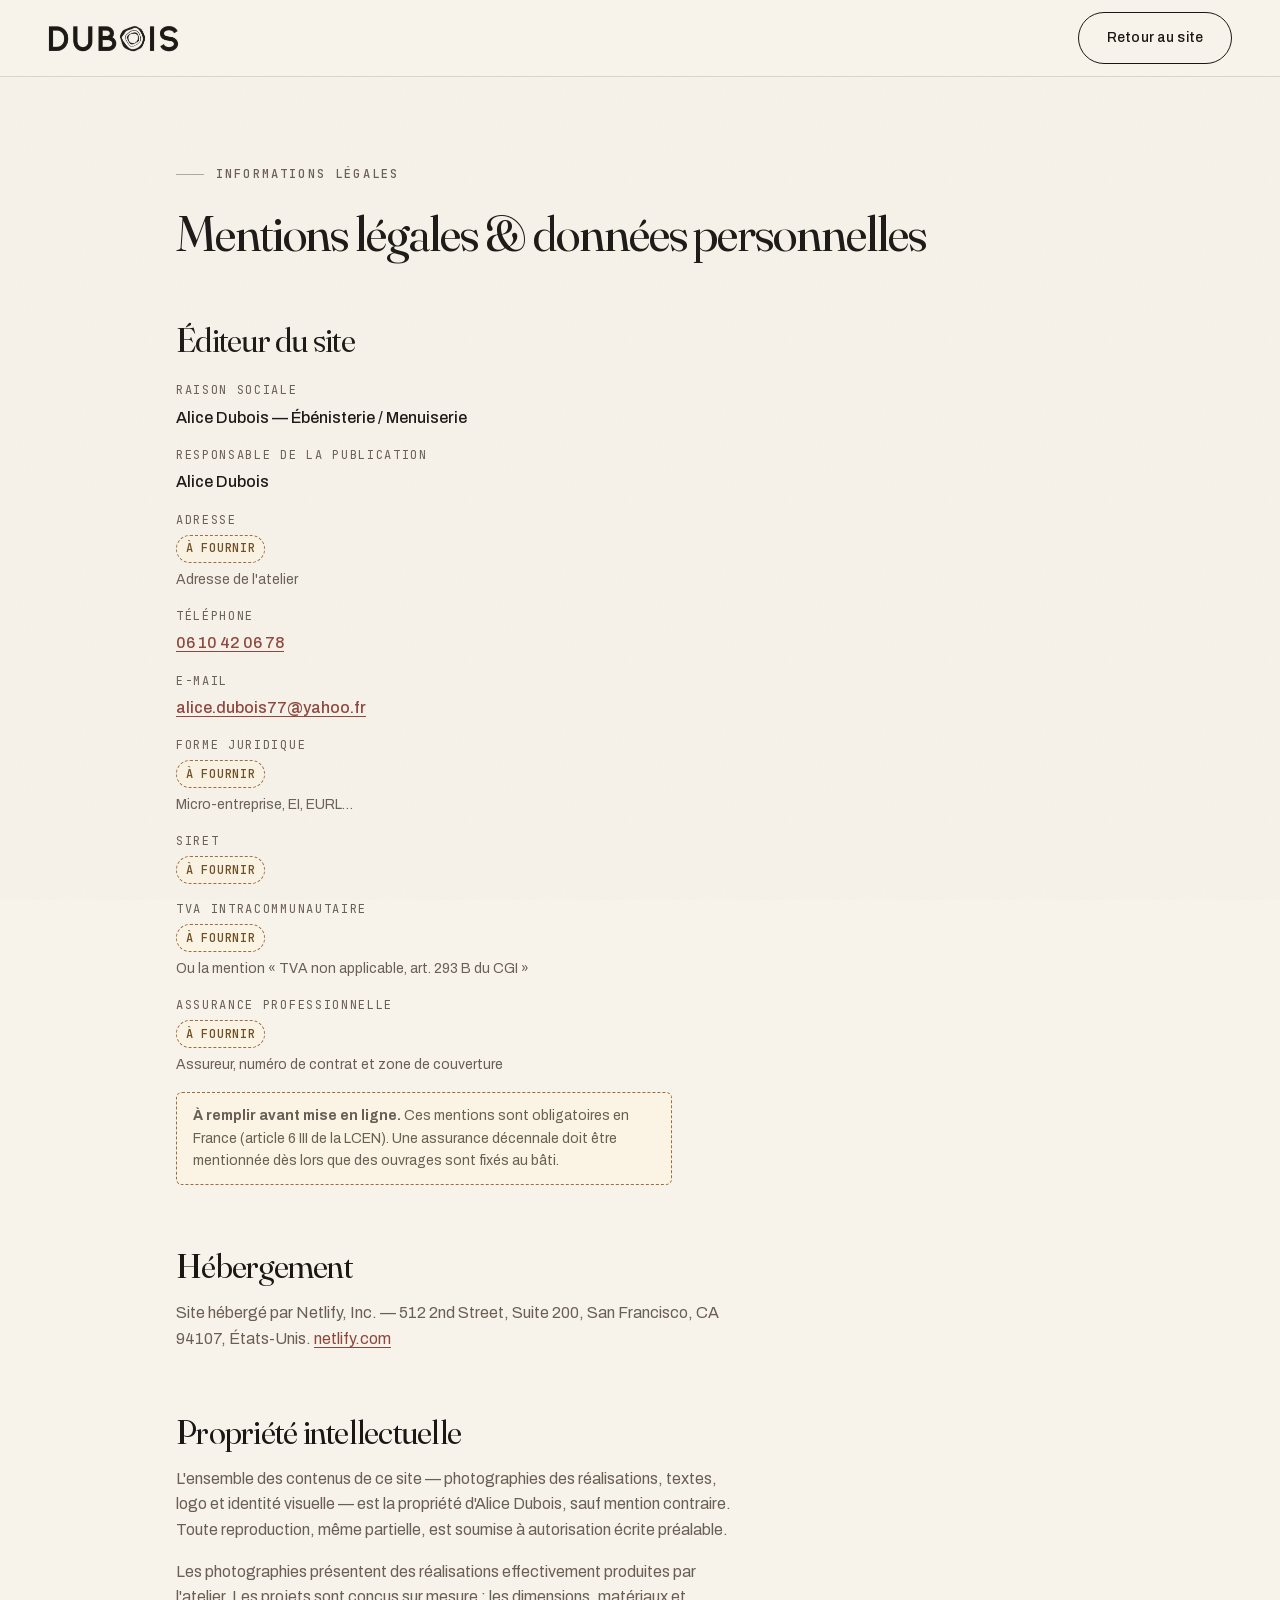
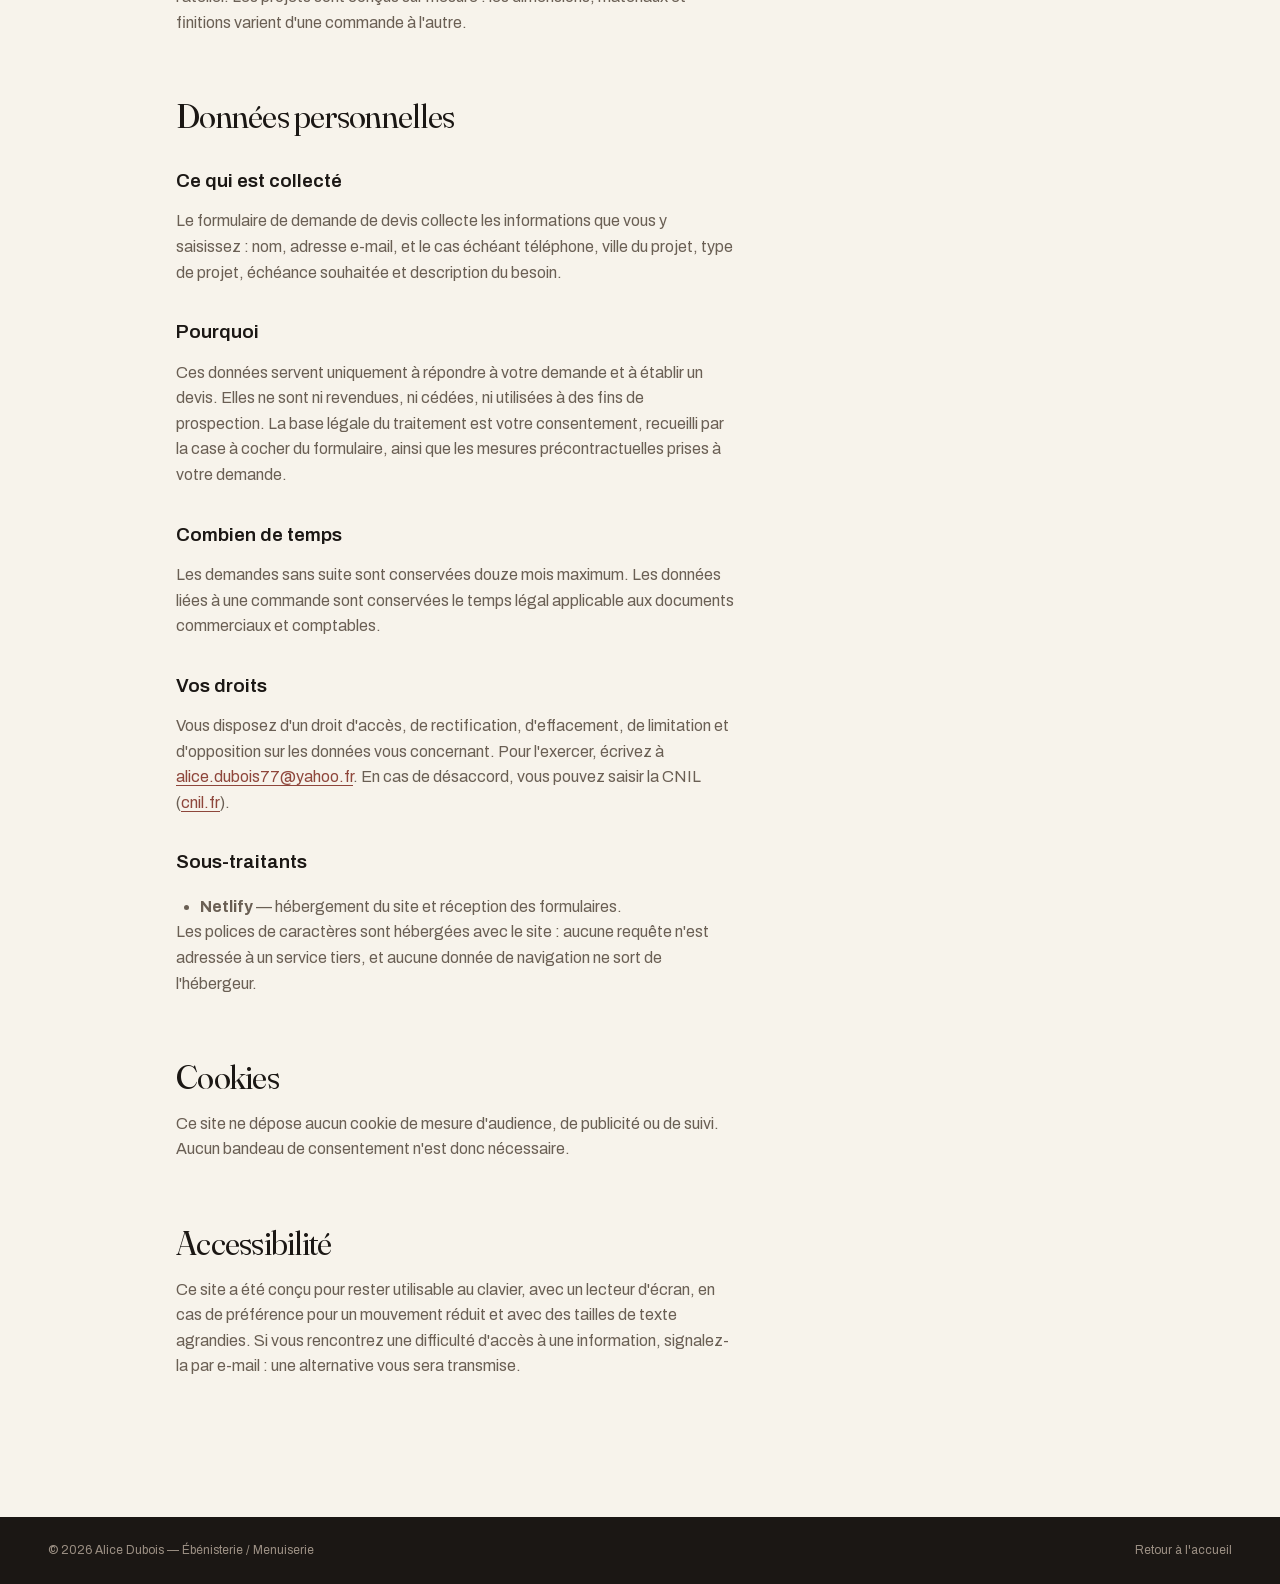
==== mentions-legales.html @ 6f0c589e "Site vitrine Alice Dubois — ébénisterie et menuiserie sur mesure Une page statique, sans build ni dé" ====
<!doctype html>
<html lang="fr" class="js">
<head>
<meta charset="utf-8">
<meta name="viewport" content="width=device-width, initial-scale=1, viewport-fit=cover">
<title>Mentions légales — Alice Dubois, ébénisterie</title>
<meta name="description" content="Mentions légales et politique de confidentialité du site d'Alice Dubois, ébénisterie et menuiserie sur mesure.">
<meta name="robots" content="noindex, nofollow">
<link rel="icon" href="assets/brand/favicon.svg" type="image/svg+xml">
<link rel="preload" as="font" type="font/woff2" href="assets/fonts/archivo.woff2" crossorigin>
<link rel="stylesheet" href="assets/styles.css">
<style>
  .legal { padding-block: clamp(7rem, 5rem + 6vw, 10rem) var(--section-y); }
  .legal h2 { font-size: var(--t-2xl); margin-top: var(--sp-8); margin-bottom: var(--sp-4); }
  .legal h3 { font-size: var(--t-lg); font-weight: 600; margin-top: var(--sp-6); margin-bottom: var(--sp-3); }
  .legal p, .legal li { color: var(--fg-muted); max-width: 62ch; }
  .legal p + p { margin-top: var(--sp-4); }
  .legal ul { display: grid; gap: var(--sp-3); margin-top: var(--sp-4); padding-left: var(--sp-5); list-style: disc; }
  .legal a { color: var(--terracotta); text-decoration: underline; text-underline-offset: 3px; }
  .legal dl { display: grid; gap: var(--sp-4); margin-top: var(--sp-5); }
  .legal dt { font-family: var(--font-mono); font-size: var(--t-xs); letter-spacing: .14em;
              text-transform: uppercase; color: var(--fg-muted); }
  .legal dd { margin: var(--sp-1) 0 0; font-weight: 500; }
  .todo { background: #FBF3E4; border: 1px dashed var(--camel-deep); border-radius: var(--r-md);
          padding: var(--sp-3) var(--sp-4); font-size: var(--t-sm); color: #6E4E22; margin-top: var(--sp-4); }
  /* Valeur en attente : lisible comme une case à remplir, pas comme une erreur */
  .attente { display: inline-flex; align-items: center; gap: .5em;
             font-family: var(--font-mono); font-size: var(--t-xs); font-weight: 500;
             letter-spacing: .06em; text-transform: uppercase;
             color: #6E4E22; background: #FBF3E4;
             border: 1px dashed var(--camel-deep); border-radius: 999px;
             padding: .3em .75em; }
  .attente + .attente__note { display: block; margin-top: .4em; font-size: var(--t-sm);
                              font-weight: 400; color: var(--fg-muted); }
</style>
</head>
<body>
<a class="skip-link" href="#contenu">Aller au contenu principal</a>

<header class="header is-stuck">
  <div class="wrap header__inner">
    <a class="logo" href="index.html" aria-label="Dubois — retour à l'accueil">
      <span class="logo__mark" role="img" aria-hidden="true"></span>
    </a>
    <a class="btn btn--ghost" href="index.html">Retour au site</a>
  </div>
</header>

<main id="contenu" class="wrap wrap--narrow legal">
  <p class="label">Informations légales</p>
  <h1 class="h-display h-2" style="margin-top:var(--sp-5)">Mentions légales &amp; données personnelles</h1>

  <h2 class="h-display">Éditeur du site</h2>
  <dl>
    <div><dt>Raison sociale</dt><dd>Alice Dubois — Ébénisterie / Menuiserie</dd></div>
    <div><dt>Responsable de la publication</dt><dd>Alice Dubois</dd></div>
    <div><dt>Adresse</dt><dd><span class="attente">À fournir</span><span class="attente__note">Adresse de l'atelier</span></dd></div>
    <div><dt>Téléphone</dt><dd><a href="tel:+33610420678">06 10 42 06 78</a></dd></div>
    <div><dt>E-mail</dt><dd><a href="mailto:alice.dubois77@yahoo.fr">alice.dubois77@yahoo.fr</a></dd></div>
    <div><dt>Forme juridique</dt><dd><span class="attente">À fournir</span><span class="attente__note">Micro-entreprise, EI, EURL…</span></dd></div>
    <div><dt>SIRET</dt><dd><span class="attente">À fournir</span></dd></div>
    <div><dt>TVA intracommunautaire</dt><dd><span class="attente">À fournir</span><span class="attente__note">Ou la mention « TVA non applicable, art. 293 B du CGI »</span></dd></div>
    <div><dt>Assurance professionnelle</dt><dd><span class="attente">À fournir</span><span class="attente__note">Assureur, numéro de contrat et zone de couverture</span></dd></div>
  </dl>
  <p class="todo">
    <strong>À remplir avant mise en ligne.</strong> Ces mentions sont obligatoires en France
    (article 6 III de la LCEN). Une assurance décennale doit être mentionnée dès lors que
    des ouvrages sont fixés au bâti.
  </p>

  <h2 class="h-display">Hébergement</h2>
  <p>
    Site hébergé par Netlify, Inc. — 512 2nd Street, Suite 200, San Francisco, CA 94107,
    États-Unis. <a href="https://www.netlify.com">netlify.com</a>
  </p>

  <h2 class="h-display">Propriété intellectuelle</h2>
  <p>
    L'ensemble des contenus de ce site — photographies des réalisations, textes, logo et
    identité visuelle — est la propriété d'Alice Dubois, sauf mention contraire.
    Toute reproduction, même partielle, est soumise à autorisation écrite préalable.
  </p>
  <p>
    Les photographies présentent des réalisations effectivement produites par l'atelier.
    Les projets sont conçus sur mesure : les dimensions, matériaux et finitions varient d'une
    commande à l'autre.
  </p>

  <h2 class="h-display" id="donnees">Données personnelles</h2>

  <h3>Ce qui est collecté</h3>
  <p>
    Le formulaire de demande de devis collecte les informations que vous y saisissez :
    nom, adresse e-mail, et le cas échéant téléphone, ville du projet, type de projet,
    échéance souhaitée et description du besoin.
  </p>

  <h3>Pourquoi</h3>
  <p>
    Ces données servent uniquement à répondre à votre demande et à établir un devis.
    Elles ne sont ni revendues, ni cédées, ni utilisées à des fins de prospection.
    La base légale du traitement est votre consentement, recueilli par la case à cocher
    du formulaire, ainsi que les mesures précontractuelles prises à votre demande.
  </p>

  <h3>Combien de temps</h3>
  <p>
    Les demandes sans suite sont conservées douze mois maximum. Les données liées à une
    commande sont conservées le temps légal applicable aux documents commerciaux et comptables.
  </p>

  <h3>Vos droits</h3>
  <p>
    Vous disposez d'un droit d'accès, de rectification, d'effacement, de limitation et
    d'opposition sur les données vous concernant. Pour l'exercer, écrivez à
    <a href="mailto:alice.dubois77@yahoo.fr">alice.dubois77@yahoo.fr</a>.
    En cas de désaccord, vous pouvez saisir la CNIL
    (<a href="https://www.cnil.fr">cnil.fr</a>).
  </p>

  <h3>Sous-traitants</h3>
  <ul>
    <li><strong>Netlify</strong> — hébergement du site et réception des formulaires.</li>
  </ul>
  <p>
    Les polices de caractères sont hébergées avec le site : aucune requête n'est adressée
    à un service tiers, et aucune donnée de navigation ne sort de l'hébergeur.
  </p>

  <h2 class="h-display">Cookies</h2>
  <p>
    Ce site ne dépose aucun cookie de mesure d'audience, de publicité ou de suivi.
    Aucun bandeau de consentement n'est donc nécessaire.
  </p>

  <h2 class="h-display">Accessibilité</h2>
  <p>
    Ce site a été conçu pour rester utilisable au clavier, avec un lecteur d'écran, en cas de
    préférence pour un mouvement réduit et avec des tailles de texte agrandies.
    Si vous rencontrez une difficulté d'accès à une information, signalez-la par e-mail :
    une alternative vous sera transmise.
  </p>
</main>

<footer class="footer">
  <div class="wrap">
    <div class="footer__bottom" style="border-top:0">
      <p>© <span id="year">2026</span> Alice Dubois — Ébénisterie / Menuiserie</p>
      <p class="footer__legal"><a href="index.html">Retour à l'accueil</a></p>
    </div>
  </div>
</footer>

<script>document.getElementById('year').textContent = new Date().getFullYear();</script>
</body>
</html>
---- assets/styles.css ----
/* ==========================================================================
   DUBOIS — Ébénisterie / Menuiserie
   Feuille de style principale
   Palette dérivée de l'identité existante (logo camel, cartes terracotta,
   laques vert sauge des réalisations).
   ========================================================================== */

/* --------------------------------------------------------------------------
   0. Polices auto-hébergées
   Fichiers variables réduits aux caractères et aux axes réellement utilisés :
   145 Ko au total, contre 223 à 306 Ko via Google Fonts — et aucune requête
   vers un tiers, donc aucune adresse IP transmise.
   -------------------------------------------------------------------------- */
@font-face {
  font-family: "Fraunces";
  src: url("fonts/fraunces.woff2") format("woff2-variations");
  font-weight: 400 700;
  font-style: normal;
  font-display: swap;
}
@font-face {
  font-family: "Fraunces";
  src: url("fonts/fraunces-italic.woff2") format("woff2-variations");
  font-weight: 400;
  font-style: italic;
  font-display: swap;
}
@font-face {
  font-family: "Archivo";
  src: url("fonts/archivo.woff2") format("woff2-variations");
  font-weight: 400 700;
  font-style: normal;
  font-display: swap;
}
@font-face {
  font-family: "JetBrains Mono";
  src: url("fonts/jetbrainsmono.woff2") format("woff2-variations");
  font-weight: 400 500;
  font-style: normal;
  font-display: swap;
}

/* --------------------------------------------------------------------------
   1. Jetons de design
   -------------------------------------------------------------------------- */
:root {
  /* Couleurs de marque */
  --camel:        #B88A58;   /* couleur du logo, échantillonnée */
  --camel-deep:   #9A6E3F;
  --camel-light:  #D8BC97;
  --terracotta:   #8E463B;   /* carte de visite */
  --terracotta-d: #6E332B;
  --sage:         #6F817A;   /* laques des réalisations */

  /* Neutres chauds */
  --ink:          #1B1714;
  --ink-2:        #2E2721;
  --ink-3:        #5A4F45;
  --paper:        #F7F3EB;
  --paper-2:      #EBE3D3;
  --kraft:        #E3D7C2;
  --beton:        #D9D5CC;   /* gris chaud minéral */

  /* Rôles sémantiques */
  --bg:           var(--paper);
  --fg:           var(--ink);
  --fg-muted:     #6A5F54;
  --surface:      #FFFDF8;
  --line:         rgba(27, 23, 20, .13);
  --line-strong:  rgba(27, 23, 20, .26);
  --accent:       var(--terracotta);
  --focus:        #2F5FD0;

  /* Typographie */
  --font-display: "Fraunces", "Iowan Old Style", Georgia, serif;
  --font-body:    "Archivo", "Avenir Next", "Helvetica Neue", sans-serif;
  --font-mono:    "JetBrains Mono", ui-monospace, "SF Mono", Menlo, monospace;

  /* Échelle typographique fluide */
  --t-xs:   0.75rem;
  --t-sm:   0.875rem;
  --t-base: 1rem;
  --t-lg:   clamp(1.0625rem, 0.99rem + 0.35vw, 1.1875rem);
  --t-xl:   clamp(1.25rem, 1.12rem + 0.62vw, 1.5rem);
  --t-2xl:  clamp(1.5rem, 1.28rem + 1.05vw, 2.125rem);
  --t-3xl:  clamp(2rem, 1.6rem + 1.9vw, 3.25rem);
  --t-4xl:  clamp(2.5rem, 1.75rem + 3.6vw, 5rem);
  --t-5xl:  clamp(2.75rem, 1.6rem + 5.6vw, 6.75rem);

  /* Espacement — rythme 4/8 */
  --sp-1: 0.25rem;  --sp-2: 0.5rem;   --sp-3: 0.75rem;  --sp-4: 1rem;
  --sp-5: 1.5rem;   --sp-6: 2rem;     --sp-7: 3rem;     --sp-8: 4rem;
  --sp-9: 6rem;     --sp-10: 8rem;
  --section-y: clamp(4.5rem, 3rem + 7vw, 9rem);
  --gutter:    clamp(1.25rem, 0.6rem + 3vw, 3.5rem);
  --maxw:      82.5rem;   /* 1320px */
  --maxw-text: 40rem;

  /* Formes & profondeur */
  --r-sm: 3px;
  --r-md: 6px;
  --r-lg: 14px;
  --shadow-1: 0 1px 2px rgba(27,23,20,.05), 0 2px 8px rgba(27,23,20,.05);
  --shadow-2: 0 2px 4px rgba(27,23,20,.06), 0 12px 32px rgba(27,23,20,.10);
  --shadow-3: 0 8px 16px rgba(27,23,20,.10), 0 32px 64px rgba(27,23,20,.18);

  /* Mouvement */
  --dur-fast: 160ms;
  --dur:      260ms;
  --dur-slow: 620ms;
  --ease:      cubic-bezier(.22, .61, .36, 1);
  --ease-out:  cubic-bezier(.16, 1, .3, 1);
  --ease-in:   cubic-bezier(.4, 0, 1, 1);

  /* Plans */
  --z-base: 1; --z-sticky: 40; --z-header: 60; --z-menu: 80; --z-modal: 100;
}

/* --------------------------------------------------------------------------
   2. Réinitialisation
   -------------------------------------------------------------------------- */
*, *::before, *::after { box-sizing: border-box; }
* { margin: 0; }

html {
  -webkit-text-size-adjust: 100%;
  scroll-behavior: smooth;
  scroll-padding-top: 6rem;
}
@media (prefers-reduced-motion: reduce) { html { scroll-behavior: auto; } }

body {
  background: var(--bg);
  color: var(--fg);
  font-family: var(--font-body);
  font-size: var(--t-base);
  line-height: 1.6;
  font-synthesis-weight: none;
  -webkit-font-smoothing: antialiased;
  text-rendering: optimizeLegibility;
  overflow-x: hidden;
}

img, picture, svg, video { display: block; max-width: 100%; }
img { height: auto; }
input, button, textarea, select { font: inherit; color: inherit; }
button { background: none; border: 0; padding: 0; }
ul, ol { list-style: none; padding: 0; }
a { color: inherit; text-decoration: none; }
[hidden] { display: none !important; }

:where(a, button, input, textarea, select, summary, [tabindex]):focus-visible {
  outline: 3px solid var(--focus);
  outline-offset: 3px;
  border-radius: 2px;
}

::selection { background: var(--camel); color: #fff; }

/* --------------------------------------------------------------------------
   3. Utilitaires
   -------------------------------------------------------------------------- */
.wrap { width: 100%; max-width: var(--maxw); margin-inline: auto; padding-inline: var(--gutter); }
.wrap--narrow { max-width: 64rem; }

.sr-only {
  position: absolute; width: 1px; height: 1px; padding: 0;
  margin: -1px; overflow: hidden; clip-path: inset(50%); white-space: nowrap;
}

.skip-link {
  position: absolute; top: 0; left: 50%; transform: translate(-50%, -120%);
  z-index: 999; background: var(--ink); color: var(--paper);
  padding: var(--sp-3) var(--sp-5); font-size: var(--t-sm);
  border-radius: 0 0 var(--r-md) var(--r-md);
  transition: transform var(--dur) var(--ease);
}
.skip-link:focus { transform: translate(-50%, 0); }

/* Étiquette monospace — le vocabulaire « atelier » du site */
.label {
  font-family: var(--font-mono);
  font-size: var(--t-xs);
  font-weight: 500;
  letter-spacing: .18em;
  text-transform: uppercase;
  color: var(--fg-muted);
  display: inline-flex; align-items: center; gap: var(--sp-3);
}
.label::before {
  content: ""; width: 1.75rem; height: 1px;
  background: currentColor; opacity: .5; flex: none;
}
.label--plain::before { display: none; }

.section { padding-block: var(--section-y); position: relative; }
.section--tight { padding-block: clamp(3rem, 2rem + 4vw, 5rem); }

/* Sections sombres */
.section--ink {
  background: var(--ink);
  color: var(--paper);
  --fg: var(--paper);
  --fg-muted: #B3A79A;
  --line: rgba(247, 243, 235, .16);
  --line-strong: rgba(247, 243, 235, .32);
  --surface: #241E1A;
  --focus: #9FC0FF;
  /* le terracotta chute à 2,6:1 sur fond sombre ; le camel remonte à 5,6:1 */
  --accent: var(--camel);
}
.section--kraft { background: var(--paper-2); }
/* Béton : un gris chaud minéral, pour poser le bandeau de repères */
.section--beton {
  background: var(--beton);
  --line: rgba(27, 23, 20, .18);
  --line-strong: rgba(27, 23, 20, .3);
  /* fond plus dense : le gris de texte doit suivre pour rester à 5,1:1 */
  --fg-muted: #5E5348;
}

/* --------------------------------------------------------------------------
   3 bis. Matière — grain de papier et repères de plan
   La direction « atelier brut » se joue ici : le fond n'est jamais une
   couleur plate, et la trame verticale rappelle un plan coté.
   -------------------------------------------------------------------------- */
body::after {
  content: "";
  position: fixed; inset: 0;
  z-index: 2;
  pointer-events: none;
  opacity: .055;
  background-image: url("data:image/svg+xml,%3Csvg xmlns='http://www.w3.org/2000/svg' width='160' height='160'%3E%3Cfilter id='g'%3E%3CfeTurbulence type='fractalNoise' baseFrequency='0.8' numOctaves='3' stitchTiles='stitch'/%3E%3CfeColorMatrix type='saturate' values='0'/%3E%3C/filter%3E%3Crect width='160' height='160' filter='url(%23g)'/%3E%3C/svg%3E");
  background-repeat: repeat;
}

/* Trame verticale, uniquement sur grand écran et sections claires */
@media (min-width: 75rem) {
  .section:not(.section--ink)::before {
    content: "";
    position: absolute; inset: 0;
    pointer-events: none;
    max-width: var(--maxw);
    margin-inline: auto;
    padding-inline: var(--gutter);
    background-image:
      linear-gradient(var(--camel), var(--camel)),
      linear-gradient(var(--camel), var(--camel));
    background-position: left var(--gutter) top, right var(--gutter) top;
    background-size: 1px 100%;
    background-repeat: no-repeat;
    opacity: .16;
  }
}

.h-display {
  font-family: var(--font-display);
  font-weight: 400;
  font-variation-settings: "SOFT" 20, "WONK" 1, "opsz" 100;
  line-height: 1.02;
  letter-spacing: -0.022em;
  text-wrap: balance;
}
.h-1 { font-size: var(--t-4xl); }
.h-2 { font-size: var(--t-3xl); }
.h-3 { font-size: var(--t-2xl); line-height: 1.15; }

.lede {
  font-size: var(--t-lg);
  line-height: 1.62;
  color: var(--fg-muted);
  max-width: var(--maxw-text);
  text-wrap: pretty;
}

.section__head {
  display: grid; gap: var(--sp-5);
  grid-template-columns: 1fr;
  margin-bottom: clamp(2.5rem, 1.5rem + 3vw, 4.5rem);
}
@media (min-width: 62rem) {
  .section__head--split {
    grid-template-columns: minmax(0, 1.15fr) minmax(0, 1fr);
    gap: var(--sp-8); align-items: end;
  }
}

/* --------------------------------------------------------------------------
   4. Boutons — pas de déplacement au survol (stabilité de mise en page)
   -------------------------------------------------------------------------- */
.btn {
  --btn-bg: var(--ink);
  --btn-fg: var(--paper);
  --btn-bd: var(--ink);
  display: inline-flex; align-items: center; justify-content: center;
  gap: var(--sp-3);
  min-height: 3rem;
  padding: 0.875rem 1.75rem;
  background: var(--btn-bg); color: var(--btn-fg);
  border: 1px solid var(--btn-bd);
  border-radius: 999px;
  font-size: var(--t-sm); font-weight: 500;
  letter-spacing: .01em;
  cursor: pointer;
  text-align: center;
  transition: background-color var(--dur) var(--ease),
              color var(--dur) var(--ease),
              border-color var(--dur) var(--ease),
              opacity var(--dur) var(--ease);
}
.btn:hover { --btn-bg: var(--terracotta); --btn-bd: var(--terracotta); --btn-fg: #fff; }
.btn:active { --btn-bg: var(--terracotta-d); --btn-bd: var(--terracotta-d); }
.btn[disabled], .btn[aria-disabled="true"] { opacity: .45; cursor: not-allowed; }

.btn--ghost { --btn-bg: transparent; --btn-fg: var(--fg); --btn-bd: var(--line-strong); }
.btn--ghost:hover { --btn-bg: var(--fg); --btn-fg: var(--bg); --btn-bd: var(--fg); }

.btn--light { --btn-bg: var(--paper); --btn-fg: var(--ink); --btn-bd: var(--paper); }
.btn--light:hover { --btn-bg: var(--camel); --btn-bd: var(--camel); --btn-fg: #fff; }

.btn__icon { width: 1rem; height: 1rem; flex: none; }

/* Lien souligné animé */
.link-u {
  display: inline-flex; align-items: center; gap: var(--sp-2);
  font-weight: 500;
  background-image: linear-gradient(currentColor, currentColor);
  background-size: 100% 1px;
  background-position: 0 100%;
  background-repeat: no-repeat;
  padding-bottom: 2px;
  transition: color var(--dur) var(--ease), background-size var(--dur) var(--ease);
}
.link-u:hover { color: var(--terracotta); background-size: 0% 1px; }
.section--ink .link-u:hover { color: var(--camel-light); }

/* --------------------------------------------------------------------------
   5. Logo
   -------------------------------------------------------------------------- */
.logo {
  display: inline-flex; align-items: center;
  line-height: 0;
}
.logo__mark {
  width: var(--logo-w, 8.5rem);
  aspect-ratio: 850 / 174;
  background-color: currentColor;
  -webkit-mask: url("brand/logo-wordmark.png") no-repeat center / contain;
          mask: url("brand/logo-wordmark.png") no-repeat center / contain;
}
.logo__mark--lockup { aspect-ratio: 850 / 262; }
.logo__mark--lockup {
  -webkit-mask-image: url("brand/logo-lockup.png");
          mask-image: url("brand/logo-lockup.png");
}

/* --------------------------------------------------------------------------
   6. En-tête
   -------------------------------------------------------------------------- */
.header {
  position: fixed; inset: 0 0 auto 0;
  z-index: var(--z-header);
  padding-block: var(--sp-5);
  color: var(--paper);
  transition: background-color var(--dur) var(--ease),
              padding var(--dur) var(--ease),
              color var(--dur) var(--ease),
              box-shadow var(--dur) var(--ease);
}
.header::before {
  content: "";
  position: absolute; inset: 0;
  background: linear-gradient(to bottom, rgba(27,23,20,.62), rgba(27,23,20,0));
  opacity: 1; transition: opacity var(--dur) var(--ease);
  pointer-events: none;
}
.header.is-stuck {
  background: rgba(247, 243, 235, .92);
  -webkit-backdrop-filter: saturate(180%) blur(14px);
          backdrop-filter: saturate(180%) blur(14px);
  color: var(--ink);
  padding-block: var(--sp-3);
  box-shadow: 0 1px 0 var(--line);
}
.header.is-stuck::before { opacity: 0; }

.header__inner {
  display: flex; align-items: center; justify-content: space-between;
  gap: var(--sp-5);
  position: relative;
}
.header .logo { --logo-w: clamp(6.5rem, 5rem + 4vw, 8.75rem); }

.nav { display: none; }
@media (min-width: 62rem) {
  .nav { display: flex; align-items: center; gap: clamp(1rem, .3rem + 1.6vw, 2.25rem); }
}
.nav__link {
  position: relative;
  font-size: var(--t-sm);
  font-weight: 500;
  padding-block: var(--sp-2);
  transition: color var(--dur) var(--ease), opacity var(--dur) var(--ease);
}
.nav__link::after {
  content: ""; position: absolute; left: 0; right: 0; bottom: 0;
  height: 1px; background: currentColor;
  transform: scaleX(0); transform-origin: left;
  transition: transform var(--dur) var(--ease);
}
.nav__link:hover::after,
.nav__link[aria-current="true"]::after { transform: scaleX(1); }
.nav__link[aria-current="true"] { font-weight: 600; }

.header__actions { display: flex; align-items: center; gap: var(--sp-3); }
.header__cta { display: none; }
@media (min-width: 48rem) { .header__cta { display: inline-flex; } }
.header .btn--ghost { --btn-bd: currentColor; }

/* Bouton menu — 3 barres */
.burger {
  --bar: currentColor;
  width: 3rem; height: 3rem;
  display: grid; place-items: center;
  cursor: pointer; border-radius: 999px;
  transition: background-color var(--dur) var(--ease);
}
@media (min-width: 62rem) { .burger { display: none; } }
.burger:hover { background: color-mix(in srgb, currentColor 12%, transparent); }
.burger__box { width: 1.375rem; height: 0.75rem; position: relative; }
.burger__bar {
  position: absolute; left: 0; right: 0; height: 1.5px;
  background: var(--bar); border-radius: 2px;
  transition: transform var(--dur) var(--ease), opacity var(--dur-fast) var(--ease);
}
.burger__bar:nth-child(1) { top: 0; }
.burger__bar:nth-child(2) { top: 50%; margin-top: -0.75px; }
.burger__bar:nth-child(3) { bottom: 0; }
.burger[aria-expanded="true"] .burger__bar:nth-child(1) { transform: translateY(5.6px) rotate(45deg); }
.burger[aria-expanded="true"] .burger__bar:nth-child(2) { opacity: 0; }
.burger[aria-expanded="true"] .burger__bar:nth-child(3) { transform: translateY(-5.6px) rotate(-45deg); }

/* Menu plein écran (mobile) */
.menu {
  position: fixed; inset: 0; z-index: var(--z-menu);
  background: var(--ink); color: var(--paper);
  display: grid; grid-template-rows: auto 1fr auto;
  padding: var(--sp-5) var(--gutter) max(var(--sp-6), env(safe-area-inset-bottom));
  visibility: hidden; opacity: 0;
  transition: opacity var(--dur) var(--ease), visibility 0s linear var(--dur);
}
.menu.is-open { visibility: visible; opacity: 1; transition-delay: 0s; }
.menu__top { display: flex; align-items: center; justify-content: space-between; }
.menu__list {
  align-self: center;
  display: grid; gap: clamp(.25rem, .1rem + .6vw, .75rem);
  padding-block: var(--sp-6);
}
.menu__link {
  font-family: var(--font-display);
  font-variation-settings: "SOFT" 20, "WONK" 1;
  font-size: clamp(2rem, 1.2rem + 4.4vw, 3.25rem);
  line-height: 1.1;
  display: flex; align-items: baseline; gap: var(--sp-4);
  padding-block: var(--sp-2);
  opacity: 0; transform: translateY(1.25rem);
  transition: color var(--dur) var(--ease);
}
.menu.is-open .menu__link { animation: menu-in .5s var(--ease-out) forwards; }
.menu__link:hover { color: var(--camel); }
.menu__link span {
  font-family: var(--font-mono); font-size: var(--t-xs);
  color: var(--camel); letter-spacing: .1em;
}
@keyframes menu-in { to { opacity: 1; transform: none; } }
.menu__foot {
  display: grid; gap: var(--sp-4);
  padding-top: var(--sp-5);
  border-top: 1px solid var(--line-strong);
  font-size: var(--t-sm);
}
.menu__foot a { color: var(--camel-light); }
body.is-locked { overflow: hidden; }

/* --------------------------------------------------------------------------
   7. Média — cadre image avec fond de chargement
   -------------------------------------------------------------------------- */
.media {
  position: relative; overflow: hidden;
  background: var(--ph, var(--kraft));
  border-radius: var(--r-md);
  aspect-ratio: var(--ar, auto);
}
.media > img {
  width: 100%; height: 100%; object-fit: cover;
  opacity: 0;
  transition: opacity .7s var(--ease-out);
}
.media > img.is-loaded { opacity: 1; }
.media--fill { position: absolute; inset: 0; border-radius: 0; }

/* Effet de parallaxe très léger (désactivé si mouvement réduit) */
.media--parallax > img { will-change: transform; }

/* --------------------------------------------------------------------------
   8. Hero
   -------------------------------------------------------------------------- */
.hero {
  position: relative;
  min-height: 100svh;
  min-height: 100dvh;
  display: grid;
  align-items: end;
  color: var(--paper);
  overflow: hidden;
  isolation: isolate;
}
.hero__bg { position: absolute; inset: 0; z-index: -2; background: var(--ink); }
.hero__bg img { width: 100%; height: 100%; object-fit: cover; object-position: 60% 50%; }
.hero__scrim {
  position: absolute; inset: 0; z-index: -1;
  background:
    linear-gradient(to top, rgba(20,17,14,.92) 0%, rgba(20,17,14,.6) 38%, rgba(20,17,14,.24) 68%, rgba(20,17,14,.48) 100%),
    linear-gradient(to right, rgba(20,17,14,.78) 0%, rgba(20,17,14,.42) 34%, rgba(20,17,14,0) 72%);
}
.hero__inner {
  width: 100%; max-width: var(--maxw); margin-inline: auto;
  /* réserve la hauteur de l'en-tête : le titre ne passe jamais dessous */
  padding: clamp(6.5rem, 5rem + 5vw, 9rem) var(--gutter) clamp(3rem, 2rem + 5vw, 5.5rem);
  padding-bottom: max(clamp(3rem, 2rem + 5vw, 5.5rem), env(safe-area-inset-bottom));
}
.hero__label { color: var(--camel-light); margin-bottom: var(--sp-5); }
.hero__title {
  /* borné par la hauteur d'écran : l'appel à l'action reste toujours visible */
  font-size: min(var(--t-5xl), 12svh);
  max-width: 16ch;
  margin-bottom: var(--sp-5);
}
/* Portables à écran bas : on resserre le rythme vertical du hero */
@media (min-width: 62rem) and (max-height: 46rem) {
  .hero__inner { padding-top: 5.5rem; padding-bottom: var(--sp-6); }
  .hero__text { font-size: var(--t-base); }
  .hero__actions { margin-top: var(--sp-5); }
  .hero__meta { margin-top: var(--sp-5); padding-top: var(--sp-4); }
}
.hero__title em {
  font-style: italic;
  font-variation-settings: "SOFT" 60, "WONK" 1;
  color: var(--camel-light);
}
.hero__text { max-width: 46ch; color: #E6DED2; font-size: var(--t-lg); }
.hero__actions {
  display: flex; flex-wrap: wrap; gap: var(--sp-3);
  margin-top: clamp(1.75rem, 1rem + 2vw, 2.75rem);
}
.hero .btn--ghost { --btn-fg: var(--paper); --btn-bd: rgba(247,243,235,.5); }
.hero .btn--ghost:hover { --btn-bg: var(--paper); --btn-fg: var(--ink); --btn-bd: var(--paper); }

/* Bandeau de repères sous le hero */
.hero__meta {
  border-top: 1px solid rgba(247,243,235,.22);
  margin-top: clamp(2rem, 1.2rem + 3vw, 3.5rem);
  padding-top: var(--sp-5);
  display: grid; gap: var(--sp-4);
  grid-template-columns: repeat(2, minmax(0, 1fr));
  font-family: var(--font-mono);
  font-size: var(--t-xs);
  letter-spacing: .08em; text-transform: uppercase;
  color: #D3C8BA;
}
@media (min-width: 48rem) { .hero__meta { grid-template-columns: repeat(4, minmax(0, 1fr)); } }

/* Révélation ligne par ligne du titre */
.reveal-line { display: block; overflow: hidden; }
.reveal-line > span { display: block; }
.js .hero .reveal-line > span {
  transform: translateY(105%);
  animation: line-up .95s var(--ease-out) forwards;
  animation-delay: calc(var(--i, 0) * 90ms + 120ms);
}
@keyframes line-up { to { transform: none; } }

.js .hero__fade {
  opacity: 0;
  animation: fade-up .8s var(--ease-out) forwards;
  animation-delay: calc(var(--i, 0) * 90ms + 380ms);
}
@keyframes fade-up { from { opacity: 0; transform: translateY(1.25rem); } to { opacity: 1; transform: none; } }

/* --------------------------------------------------------------------------
   9. Révélation au défilement
   Trois traitements distincts plutôt qu'un fondu-montée unique :
   le texte courant ne bouge pas (seule l'opacité change), les titres se
   dévoilent derrière un cache, les images s'ouvrent et se posent.
   -------------------------------------------------------------------------- */

/* a. Texte courant — pas de translation : le corps de texte qui monte est
      justement le tic qu'on veut éviter. */
.js [data-reveal] {
  opacity: 0;
  transition: opacity .9s var(--ease-out);
  transition-delay: calc(var(--d, 0) * 80ms);
}
.js [data-reveal].is-in { opacity: 1; }

/* b. Titres — dévoilement derrière un cache, comme le hero */
.js [data-reveal="mask"] {
  opacity: 1;
  clip-path: inset(0 0 100% 0);
  transform: translateY(0.55em);
  transition: clip-path 1s var(--ease-out), transform 1s var(--ease-out);
  transition-delay: calc(var(--d, 0) * 80ms);
}
.js [data-reveal="mask"].is-in { clip-path: inset(-25% -10% -20% -10%); transform: none; }

/* c. Images — le cadre s'ouvre par le bas, la photo se pose */
.js [data-reveal="media"] {
  opacity: 1;
  clip-path: inset(0 0 100% 0);
  transition: clip-path 1.15s var(--ease-out);
  transition-delay: calc(var(--d, 0) * 80ms);
}
.js [data-reveal="media"] > img,
.js [data-reveal="media"] img { transform: scale(1.05); }
.js [data-reveal="media"].is-in { clip-path: inset(0 0 0 0); }
.js [data-reveal="media"].is-in > img,
.js [data-reveal="media"].is-in img {
  transform: none;
  transition: transform 1.4s var(--ease-out), opacity .7s var(--ease-out);
  transition-delay: calc(var(--d, 0) * 80ms);
}

/* --------------------------------------------------------------------------
   10. Manifeste + motif de veine
   -------------------------------------------------------------------------- */
.manifeste { position: relative; overflow: hidden; }
.manifeste__grid { display: grid; gap: clamp(2.5rem, 1.5rem + 4vw, 5rem); }
@media (min-width: 62rem) {
  .manifeste__grid { grid-template-columns: minmax(0, 1.3fr) minmax(0, 1fr); align-items: start; }
}
.manifeste__title { font-size: var(--t-3xl); max-width: 20ch; }
.manifeste__title strong { font-weight: 400; color: var(--terracotta); font-style: italic; }
.manifeste__aside { display: grid; gap: var(--sp-5); }
.manifeste__aside p { color: var(--fg-muted); max-width: 46ch; }

.veine {
  position: absolute; inset: auto 0 0 0;
  height: clamp(9rem, 6rem + 12vw, 18rem);
  background-color: var(--camel);
  opacity: .18;
  pointer-events: none;
  z-index: 0;
  -webkit-mask: url("brand/veine.svg") no-repeat center bottom / cover;
          mask: url("brand/veine.svg") no-repeat center bottom / cover;
}
.manifeste > .wrap { position: relative; z-index: 1; }

/* Signature « marque au fer » */
.signature {
  display: grid; gap: var(--sp-5);
  grid-template-columns: auto 1fr;
  align-items: center;
  padding: var(--sp-5);
  border: 1px solid var(--line);
  border-radius: var(--r-lg);
  background: var(--surface);
}
.signature__img {
  width: clamp(5.5rem, 4rem + 6vw, 8.5rem);
  aspect-ratio: 1;
  border-radius: var(--r-md);
  --ph: #C78E4E;
}
.signature__img img { width: 100%; height: 100%; object-fit: cover; }
.signature p { font-size: var(--t-sm); color: var(--fg-muted); }
.signature strong { display: block; color: var(--fg); font-weight: 600; margin-bottom: var(--sp-1); }

/* --------------------------------------------------------------------------
   11. Réalisations
   -------------------------------------------------------------------------- */
.filters {
  display: flex; flex-wrap: wrap; gap: var(--sp-2);
  margin-bottom: clamp(2rem, 1.4rem + 2vw, 3rem);
}
.filter {
  min-height: 2.75rem;
  padding: 0.625rem 1.125rem;
  border: 1px solid var(--line-strong);
  border-radius: 999px;
  font-size: var(--t-sm); font-weight: 500;
  color: var(--fg-muted);
  cursor: pointer;
  transition: background-color var(--dur) var(--ease), color var(--dur) var(--ease),
              border-color var(--dur) var(--ease);
}
.filter:hover { color: var(--fg); border-color: var(--fg); }
.filter[aria-pressed="true"] {
  background: var(--ink); border-color: var(--ink); color: var(--paper);
}
.filter__n { font-family: var(--font-mono); font-size: 10px; opacity: .65; margin-left: .4em; }

.works {
  display: grid;
  gap: clamp(1.5rem, .9rem + 2.4vw, 2.75rem);
  grid-template-columns: 1fr;
  align-items: start;
}
@media (min-width: 40rem) { .works { grid-template-columns: repeat(2, minmax(0, 1fr)); } }
@media (min-width: 75rem) { .works { grid-template-columns: repeat(3, minmax(0, 1fr)); } }
@media (min-width: 75rem) { .work--feature { grid-column: span 2; } }

.work.is-hidden { display: none; }
.js .work { transition: opacity .4s var(--ease), transform .4s var(--ease); }
.js .work.is-filtering { opacity: 0; transform: scale(.985); }

.work__btn {
  display: block; width: 100%; text-align: left; cursor: pointer;
  border-radius: var(--r-md);
}
.work__media {
  aspect-ratio: var(--ar, 4 / 5);
  margin-bottom: var(--sp-4);
}
.work__media > img { transition: transform .8s var(--ease-out), opacity .7s var(--ease-out); }
.work__btn:hover .work__media > img.is-loaded { transform: scale(1.04); }

.work__media::after {
  content: ""; position: absolute; inset: 0;
  background: linear-gradient(to top, rgba(27,23,20,.34), rgba(27,23,20,0) 45%);
  opacity: 0; transition: opacity var(--dur) var(--ease);
}
.work__btn:hover .work__media::after { opacity: 1; }

.work__cat {
  font-family: var(--font-mono); font-size: var(--t-xs);
  letter-spacing: .14em; text-transform: uppercase;
  color: var(--terracotta);
  display: block; margin-bottom: var(--sp-2);
}
.work__title {
  font-family: var(--font-display);
  font-variation-settings: "SOFT" 20, "WONK" 1;
  font-size: var(--t-xl); line-height: 1.2;
  margin-bottom: var(--sp-2);
}
.work__mat { font-size: var(--t-sm); color: var(--fg-muted); }

.works__empty {
  grid-column: 1 / -1;
  padding: var(--sp-8) 0;
  text-align: center; color: var(--fg-muted);
}

/* Curseur personnalisé « Voir » (pointeur fin uniquement) */
.cursor {
  position: fixed; top: 0; left: 0; z-index: 90;
  width: 5.25rem; height: 5.25rem;
  border-radius: 999px;
  background: var(--terracotta); color: #fff;
  display: none; place-items: center;
  font-family: var(--font-mono); font-size: 10px;
  letter-spacing: .16em; text-transform: uppercase;
  pointer-events: none;
  transform: translate(-50%, -50%) scale(.2);
  opacity: 0;
  transition: opacity .25s var(--ease), transform .35s var(--ease-out);
}
@media (hover: hover) and (pointer: fine) { .cursor { display: grid; } }
.cursor.is-on { opacity: 1; transform: translate(-50%, -50%) scale(1); }

/* --------------------------------------------------------------------------
   12. Visionneuse (modale projet)
   -------------------------------------------------------------------------- */
.viewer {
  position: fixed; inset: 0; z-index: var(--z-modal);
  display: grid; place-items: center;
  padding: 0;
  visibility: hidden; opacity: 0;
  transition: opacity var(--dur) var(--ease), visibility 0s linear var(--dur);
}
.viewer.is-open { visibility: visible; opacity: 1; transition-delay: 0s; }
.viewer__scrim { position: absolute; inset: 0; background: rgba(18,15,13,.82);
  -webkit-backdrop-filter: blur(6px); backdrop-filter: blur(6px); }
.viewer__panel {
  position: relative;
  width: min(100%, 68rem);
  max-height: 100svh;
  overflow-y: auto;
  overscroll-behavior: contain;
  background: var(--paper);
  border-radius: 0;
  box-shadow: var(--shadow-3);
  transform: translateY(2rem) scale(.985);
  transition: transform var(--dur-slow) var(--ease-out);
  padding-bottom: env(safe-area-inset-bottom);
}
@media (min-width: 48rem) {
  .viewer { padding: var(--sp-6); }
  .viewer__panel { max-height: calc(100svh - 3rem); border-radius: var(--r-lg); }
}
.viewer.is-open .viewer__panel { transform: none; }

.viewer__close {
  position: sticky; top: var(--sp-4); float: right;
  margin: var(--sp-4) var(--sp-4) 0 0;
  z-index: 3;
  width: 3rem; height: 3rem;
  display: grid; place-items: center;
  border-radius: 999px;
  background: var(--ink); color: var(--paper);
  cursor: pointer;
  transition: background-color var(--dur) var(--ease);
}
.viewer__close:hover { background: var(--terracotta); }
.viewer__close svg { width: 1.125rem; height: 1.125rem; }

.viewer__body { padding: var(--sp-6) var(--sp-5) var(--sp-8); }
@media (min-width: 48rem) { .viewer__body { padding: var(--sp-8) var(--sp-8) var(--sp-9); } }

.viewer__head { max-width: 44rem; margin-bottom: var(--sp-6); }
.viewer__title { font-size: var(--t-3xl); margin-block: var(--sp-3); }
.viewer__desc { color: var(--fg-muted); font-size: var(--t-lg); }

.viewer__specs {
  display: grid; gap: var(--sp-4);
  grid-template-columns: repeat(auto-fit, minmax(9rem, 1fr));
  padding-block: var(--sp-5);
  border-block: 1px solid var(--line);
  margin-bottom: var(--sp-6);
}
.viewer__spec dt {
  font-family: var(--font-mono); font-size: 10px;
  letter-spacing: .16em; text-transform: uppercase;
  color: var(--fg-muted); margin-bottom: var(--sp-2);
}
.viewer__spec dd { font-size: var(--t-sm); font-weight: 500; }

.viewer__gallery { display: grid; gap: var(--sp-4); }
@media (min-width: 48rem) { .viewer__gallery { grid-template-columns: repeat(2, 1fr); } }
.viewer__gallery .media:only-child { grid-column: 1 / -1; }

/* --------------------------------------------------------------------------
   13. Savoir-faire (étapes)
   -------------------------------------------------------------------------- */
.process__grid { display: grid; gap: clamp(2.5rem, 1.5rem + 4vw, 4.5rem); }
@media (min-width: 62rem) {
  .process__grid { grid-template-columns: minmax(0, 1fr) minmax(0, 1.05fr); align-items: start; }
}
.process__sticky { position: static; }
@media (min-width: 62rem) {
  .process__sticky { position: sticky; top: 7.5rem; }
}
.process__media { aspect-ratio: 4 / 5; border-radius: var(--r-lg); }
.process__media img { position: absolute; inset: 0; }
.process__media img[data-step] { opacity: 0; transition: opacity .6s var(--ease-out); }
.process__media img[data-step].is-active { opacity: 1; }

.steps { display: grid; }
.step {
  display: grid;
  grid-template-columns: auto 1fr;
  gap: var(--sp-4) var(--sp-5);
  padding-block: clamp(1.5rem, 1rem + 2vw, 2.5rem);
  border-top: 1px solid var(--line);
  transition: opacity var(--dur) var(--ease);
}
.step:last-child { border-bottom: 1px solid var(--line); }
@media (min-width: 62rem) { .step { opacity: .42; } .step.is-active { opacity: 1; } }
.step__n {
  font-family: var(--font-mono); font-size: var(--t-xs);
  letter-spacing: .1em;
  color: var(--accent);
  padding-top: .45em;
}
.step__title { font-size: var(--t-xl); margin-bottom: var(--sp-3); }
.step__text { color: var(--fg-muted); font-size: var(--t-base); max-width: 46ch; }
.step__tags {
  display: flex; flex-wrap: wrap; gap: var(--sp-2);
  margin-top: var(--sp-4); grid-column: 1 / -1;
}
@media (min-width: 30rem) { .step__tags { grid-column: 2; } }
.tag {
  font-family: var(--font-mono); font-size: 10px;
  letter-spacing: .1em; text-transform: uppercase;
  padding: .4rem .7rem;
  border: 1px solid var(--line-strong); border-radius: 999px;
  color: var(--fg-muted);
}

/* --------------------------------------------------------------------------
   14. Atelier / portrait
   -------------------------------------------------------------------------- */
.atelier__grid { display: grid; gap: clamp(2.5rem, 1.5rem + 4vw, 5rem); align-items: center; }
@media (min-width: 62rem) {
  .atelier__grid { grid-template-columns: minmax(0, 1fr) minmax(0, 1fr); }
}
.atelier__stack { display: grid; grid-template-columns: repeat(2, 1fr); gap: var(--sp-4); }
.atelier__stack .media:nth-child(1) { grid-column: 1 / -1; aspect-ratio: 16 / 11; }
.atelier__stack .media:nth-child(2),
.atelier__stack .media:nth-child(3) { aspect-ratio: 3 / 4; }
.atelier__text > * + * { margin-top: var(--sp-5); }
.atelier__text p { color: var(--fg-muted); max-width: 48ch; }
.atelier__quote {
  font-family: var(--font-display);
  font-variation-settings: "SOFT" 40, "WONK" 1;
  font-size: var(--t-xl); line-height: 1.35;
  color: var(--fg);
  padding-left: var(--sp-5);
  border-left: 2px solid var(--camel);
  font-style: italic;
}

/* Bandeau de repères */
.marks {
  display: grid; gap: var(--sp-5);
  grid-template-columns: repeat(2, minmax(0, 1fr));
}
@media (min-width: 62rem) { .marks { grid-template-columns: repeat(4, minmax(0, 1fr)); } }
.mark { padding-top: var(--sp-4); border-top: 1px solid var(--line); }
.mark__icon { width: 1.5rem; height: 1.5rem; color: var(--camel); margin-bottom: var(--sp-4); }
.mark__title { font-size: var(--t-base); font-weight: 600; margin-bottom: var(--sp-2); }
.mark__text { font-size: var(--t-sm); color: var(--fg-muted); }

/* --------------------------------------------------------------------------
   15. Matières
   -------------------------------------------------------------------------- */
.matieres__grid { display: grid; gap: clamp(2rem, 1.2rem + 3vw, 4rem); }
@media (min-width: 62rem) {
  .matieres__grid { grid-template-columns: minmax(0, .9fr) minmax(0, 1.1fr); align-items: center; }
}
.swatches { display: grid; gap: var(--sp-3); }
.swatch {
  display: grid; grid-template-columns: auto 1fr auto; align-items: center;
  gap: var(--sp-4);
  width: 100%; text-align: left; cursor: pointer;
  padding: var(--sp-4);
  border: 1px solid var(--line); border-radius: var(--r-md);
  background: transparent;
  min-height: 3.5rem;
  transition: border-color var(--dur) var(--ease), background-color var(--dur) var(--ease);
}
.swatch:hover { border-color: var(--line-strong); }
.swatch[aria-pressed="true"] { background: var(--surface); border-color: var(--camel); }
.swatch__chip {
  width: 2.5rem; height: 2.5rem; border-radius: var(--r-sm);
  background: var(--c); border: 1px solid rgba(27,23,20,.12);
  flex: none;
}
.swatch__name { font-weight: 600; font-size: var(--t-base); }
.swatch__use { display: block; font-size: var(--t-sm); color: var(--fg-muted); font-weight: 400; }
.swatch__plus { font-family: var(--font-mono); font-size: var(--t-xs); color: var(--fg-muted); }

.matieres__panel { display: grid; gap: var(--sp-5); }
.matieres__media { aspect-ratio: 16 / 11; border-radius: var(--r-lg); }
.matieres__panel h3 { font-size: var(--t-2xl); }
.matieres__panel p { color: var(--fg-muted); max-width: 48ch; }

/* --------------------------------------------------------------------------
   16. Objets (bande horizontale)
   -------------------------------------------------------------------------- */
.objets__rail {
  display: grid; gap: var(--sp-5);
  grid-template-columns: repeat(auto-fit, minmax(min(100%, 16rem), 1fr));
}
.objet .media { aspect-ratio: 1; margin-bottom: var(--sp-4); }
.objet h3 { font-size: var(--t-lg); font-weight: 600; margin-bottom: var(--sp-2); }
.objet p { font-size: var(--t-sm); color: var(--fg-muted); }

/* --------------------------------------------------------------------------
   17. Devis — formulaire
   -------------------------------------------------------------------------- */
.devis__grid { display: grid; gap: clamp(2.5rem, 1.5rem + 4vw, 5rem); align-items: start; }
@media (min-width: 62rem) {
  .devis__grid { grid-template-columns: minmax(0, .85fr) minmax(0, 1.15fr); }
}
.devis__aside > * + * { margin-top: var(--sp-6); }
.devis__list { display: grid; gap: var(--sp-4); }
.devis__list li {
  display: grid; grid-template-columns: auto 1fr; gap: var(--sp-4);
  font-size: var(--t-sm); color: var(--fg-muted);
}
.devis__list svg { width: 1.25rem; height: 1.25rem; color: var(--camel); margin-top: .15em; }

.form { display: grid; gap: var(--sp-5); }
.form__row { display: grid; gap: var(--sp-5); }
@media (min-width: 40rem) { .form__row--2 { grid-template-columns: repeat(2, minmax(0, 1fr)); } }

.field { display: grid; gap: var(--sp-2); }
.field__label { font-size: var(--t-sm); font-weight: 500; }
.field__req { color: var(--terracotta); }
.field__hint { font-size: var(--t-xs); color: var(--fg-muted); }
.field__control {
  min-height: 3rem;
  width: 100%;
  padding: 0.75rem 1rem;
  background: var(--surface);
  border: 1px solid var(--line-strong);
  border-radius: var(--r-md);
  font-size: 1rem;  /* 16px : évite le zoom automatique iOS */
  transition: border-color var(--dur) var(--ease), box-shadow var(--dur) var(--ease);
}
.field__control:hover { border-color: var(--ink-3); }
.field__control:focus {
  border-color: var(--ink);
  box-shadow: 0 0 0 3px color-mix(in srgb, var(--camel) 32%, transparent);
  outline: none;
}
.field__control:focus-visible { outline: 3px solid var(--focus); outline-offset: 2px; }
textarea.field__control { min-height: 8.5rem; resize: vertical; line-height: 1.6; }
select.field__control {
  appearance: none;
  background-image: url("data:image/svg+xml,%3Csvg xmlns='http://www.w3.org/2000/svg' viewBox='0 0 20 20' fill='none' stroke='%236A5F54' stroke-width='1.6' stroke-linecap='round'%3E%3Cpath d='M6 8l4 4 4-4'/%3E%3C/svg%3E");
  background-repeat: no-repeat;
  background-position: right 1rem center;
  background-size: 1.25rem;
  padding-right: 2.75rem;
}
.field.has-error .field__control { border-color: #B3261E; }
.field.has-error .field__control:focus { box-shadow: 0 0 0 3px rgba(179,38,30,.22); }
.field__error {
  display: none;
  align-items: center; gap: var(--sp-2);
  font-size: var(--t-xs); color: #8C1D18; font-weight: 500;
}
.field.has-error .field__error { display: flex; }
.field__error svg { width: .9rem; height: .9rem; flex: none; }

.check { display: grid; grid-template-columns: auto 1fr; gap: var(--sp-3); align-items: start; }
.check input {
  width: 1.25rem; height: 1.25rem; margin-top: .15rem;
  accent-color: var(--terracotta); flex: none; cursor: pointer;
}
.check label { font-size: var(--t-sm); color: var(--fg-muted); cursor: pointer; }
.check a { color: var(--fg); text-decoration: underline; text-underline-offset: 2px; }

.form__foot { display: flex; flex-wrap: wrap; align-items: center; gap: var(--sp-4); }
.form__note { font-size: var(--t-xs); color: var(--fg-muted); }

.form__status {
  display: none;
  gap: var(--sp-3);
  padding: var(--sp-5);
  border-radius: var(--r-md);
  border: 1px solid;
  font-size: var(--t-sm);
}
.form__status.is-shown { display: grid; grid-template-columns: auto 1fr; align-items: start; }
.form__status svg { width: 1.25rem; height: 1.25rem; margin-top: .1em; }
.form__status--ok { background: #EEF4EC; border-color: #B7CDB1; color: #24421C; }
.form__status--err { background: #FBEDEC; border-color: #E2B4B0; color: #7A1F19; }

.spinner {
  width: 1rem; height: 1rem; flex: none;
  border: 2px solid currentColor; border-right-color: transparent;
  border-radius: 999px;
  animation: spin .7s linear infinite;
}
@keyframes spin { to { transform: rotate(360deg); } }

/* --------------------------------------------------------------------------
   18. FAQ
   -------------------------------------------------------------------------- */
.faq { display: grid; max-width: 52rem; }
.faq__item { border-top: 1px solid var(--line); }
.faq__item:last-child { border-bottom: 1px solid var(--line); }
.faq__q {
  display: flex; align-items: center; justify-content: space-between;
  gap: var(--sp-5);
  width: 100%; text-align: left; cursor: pointer;
  padding-block: clamp(1.125rem, .9rem + 1vw, 1.5rem);
  min-height: 3.5rem;
  font-family: var(--font-display);
  font-variation-settings: "SOFT" 20, "WONK" 1;
  font-size: var(--t-lg);
  line-height: 1.3;
  transition: color var(--dur) var(--ease);
}
.faq__q:hover { color: var(--terracotta); }
.faq__sign { position: relative; width: 1rem; height: 1rem; flex: none; }
.faq__sign::before, .faq__sign::after {
  content: ""; position: absolute; inset: 50% 0 auto 0;
  height: 1.5px; background: currentColor; border-radius: 2px;
  transition: transform var(--dur) var(--ease);
}
.faq__sign::after { transform: rotate(90deg); }
.faq__q[aria-expanded="true"] .faq__sign::after { transform: rotate(0deg); }
.faq__a { display: grid; grid-template-rows: 0fr; transition: grid-template-rows var(--dur-slow) var(--ease-out); }
.faq__a.is-open { grid-template-rows: 1fr; }
.faq__a > div { overflow: hidden; }
.faq__a p {
  color: var(--fg-muted); max-width: 60ch;
  padding-bottom: var(--sp-6);
}

/* --------------------------------------------------------------------------
   19. Contact / pied de page
   -------------------------------------------------------------------------- */
.footer { background: var(--ink); color: var(--paper); position: relative; overflow: hidden; }
.footer__veine {
  position: absolute; inset: -6% -4% auto -4%;
  height: 24rem;
  background-color: var(--camel);
  opacity: .13; pointer-events: none;
  -webkit-mask: url("brand/veine.svg") no-repeat center / cover;
          mask: url("brand/veine.svg") no-repeat center / cover;
}
.footer > .wrap { position: relative; z-index: 1; }

.footer__cta { padding-block: clamp(4rem, 3rem + 5vw, 7rem); text-align: center; }
.footer__cta .h-1 { max-width: 18ch; margin-inline: auto; }
.footer__cta p { color: #B3A79A; max-width: 42ch; margin: var(--sp-5) auto 0; }
.footer__cta .btn { margin-top: var(--sp-6); }

.footer__cols {
  display: grid; gap: var(--sp-7);
  padding-block: var(--sp-7);
  border-top: 1px solid rgba(247,243,235,.16);
}
@media (min-width: 48rem) { .footer__cols { grid-template-columns: repeat(2, 1fr); } }
@media (min-width: 62rem) { .footer__cols { grid-template-columns: 1.4fr 1fr 1fr; gap: var(--sp-8); } }
.footer__brand .logo { --logo-w: 11rem; color: var(--paper); }
.footer__brand p { color: #B3A79A; font-size: var(--t-sm); max-width: 34ch; margin-top: var(--sp-5); }
.footer__cols h3 { font-size: var(--t-xs); font-family: var(--font-mono);
  letter-spacing: .18em; text-transform: uppercase; color: var(--camel); margin-bottom: var(--sp-4); font-weight: 500; }
.footer__list { display: grid; gap: var(--sp-3); font-size: var(--t-sm); }
.footer__list a { color: #D9D0C4; transition: color var(--dur) var(--ease); }
.footer__list a:hover { color: var(--camel-light); }
.footer__list address { font-style: normal; color: #B3A79A; }

.footer__bottom {
  display: flex; flex-wrap: wrap; gap: var(--sp-4) var(--sp-6);
  align-items: center; justify-content: space-between;
  padding-block: var(--sp-5);
  padding-bottom: max(var(--sp-5), env(safe-area-inset-bottom));
  border-top: 1px solid rgba(247,243,235,.16);
  font-size: var(--t-xs); color: #9C9084;
}
.footer__bottom a:hover { color: var(--camel-light); }
.footer__legal { display: flex; flex-wrap: wrap; gap: var(--sp-5); }

/* --------------------------------------------------------------------------
   20. Mouvement réduit
   -------------------------------------------------------------------------- */
@media (prefers-reduced-motion: reduce) {
  *, *::before, *::after {
    animation-duration: .01ms !important;
    animation-iteration-count: 1 !important;
    transition-duration: .01ms !important;
    scroll-behavior: auto !important;
  }
  .js [data-reveal] { opacity: 1 !important; transform: none !important; }
  .js [data-reveal="mask"], .js [data-reveal="media"] { clip-path: none !important; }
  .js [data-reveal="media"] img { transform: none !important; }
  .js .hero .reveal-line > span { transform: none !important; }
  .js .hero__fade { opacity: 1 !important; }
  .menu.is-open .menu__link { opacity: 1; transform: none; animation: none; }
  .cursor { display: none !important; }
  .media--parallax > img { transform: none !important; }
}

/* Impression */
@media print {
  .header, .menu, .cursor, .viewer, .footer__veine, .veine { display: none !important; }
  body { background: #fff; color: #000; }
  .section { padding-block: 1.5rem; }
}
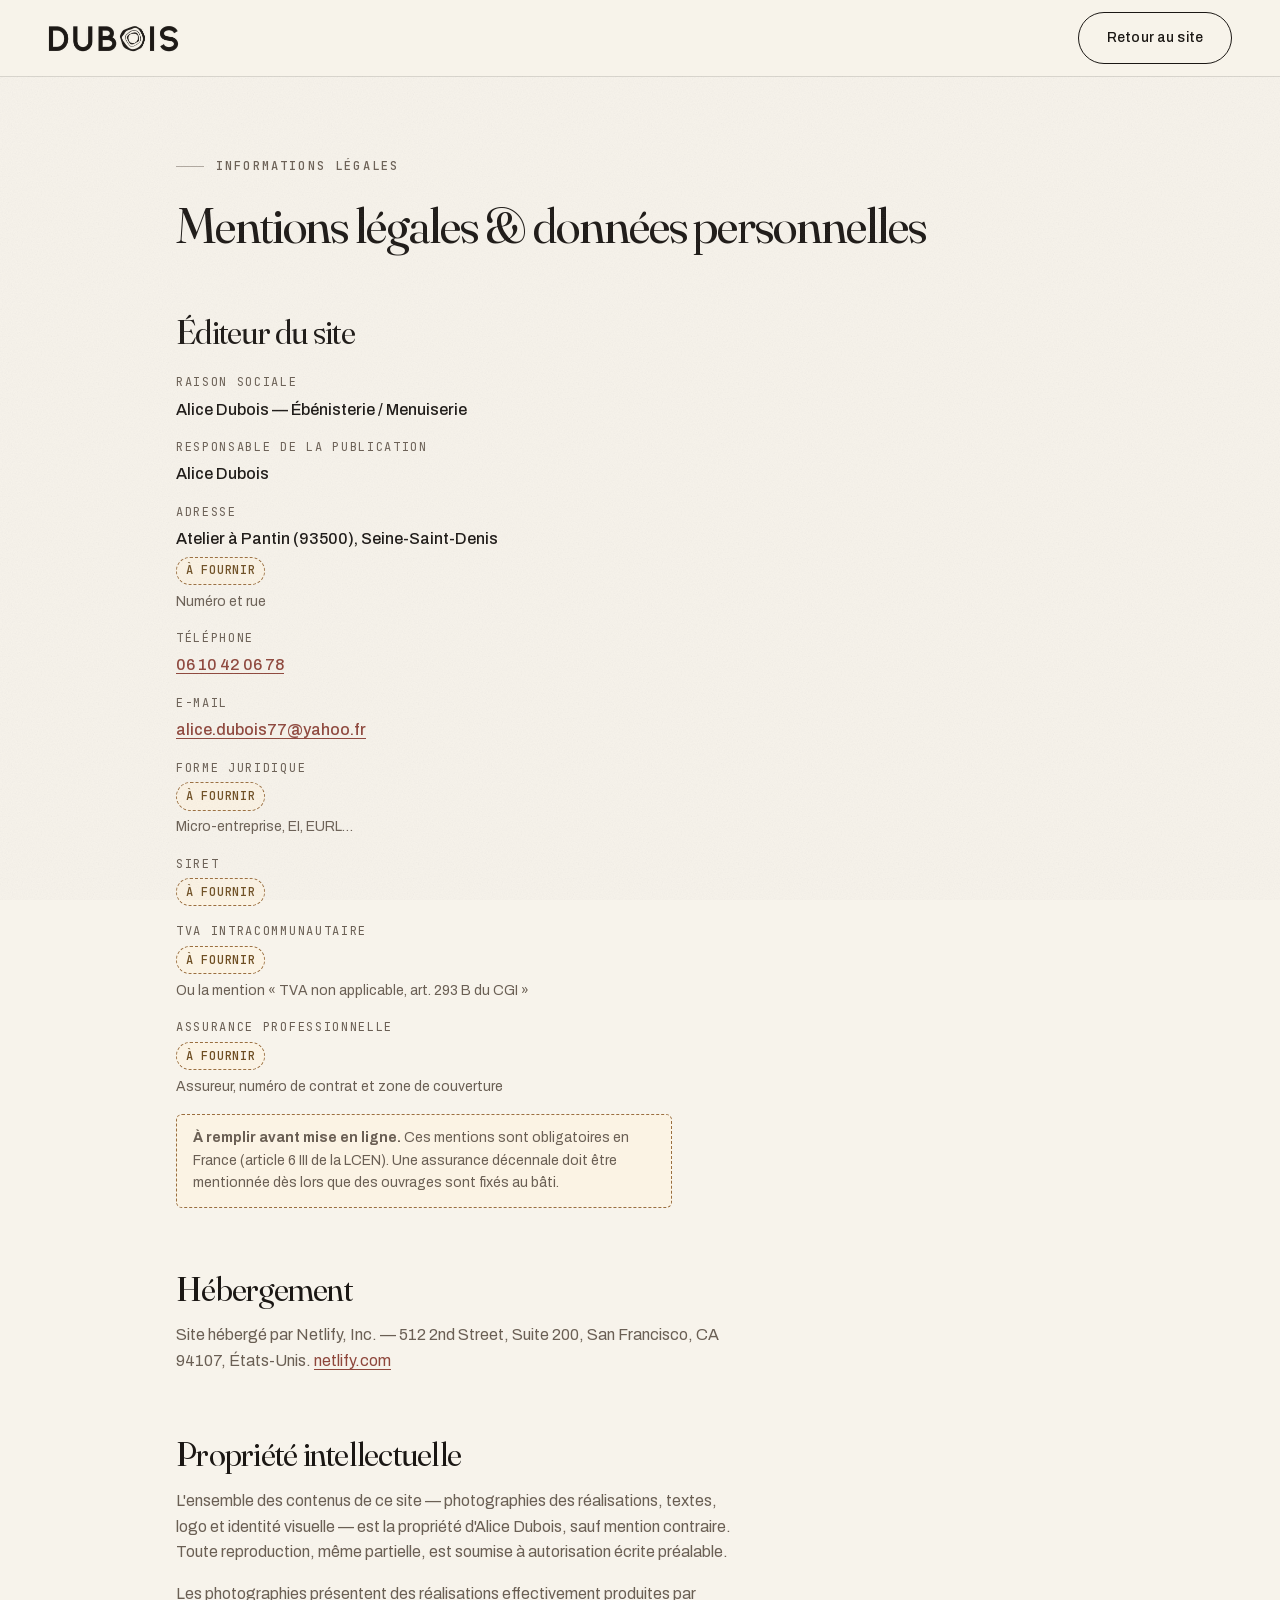
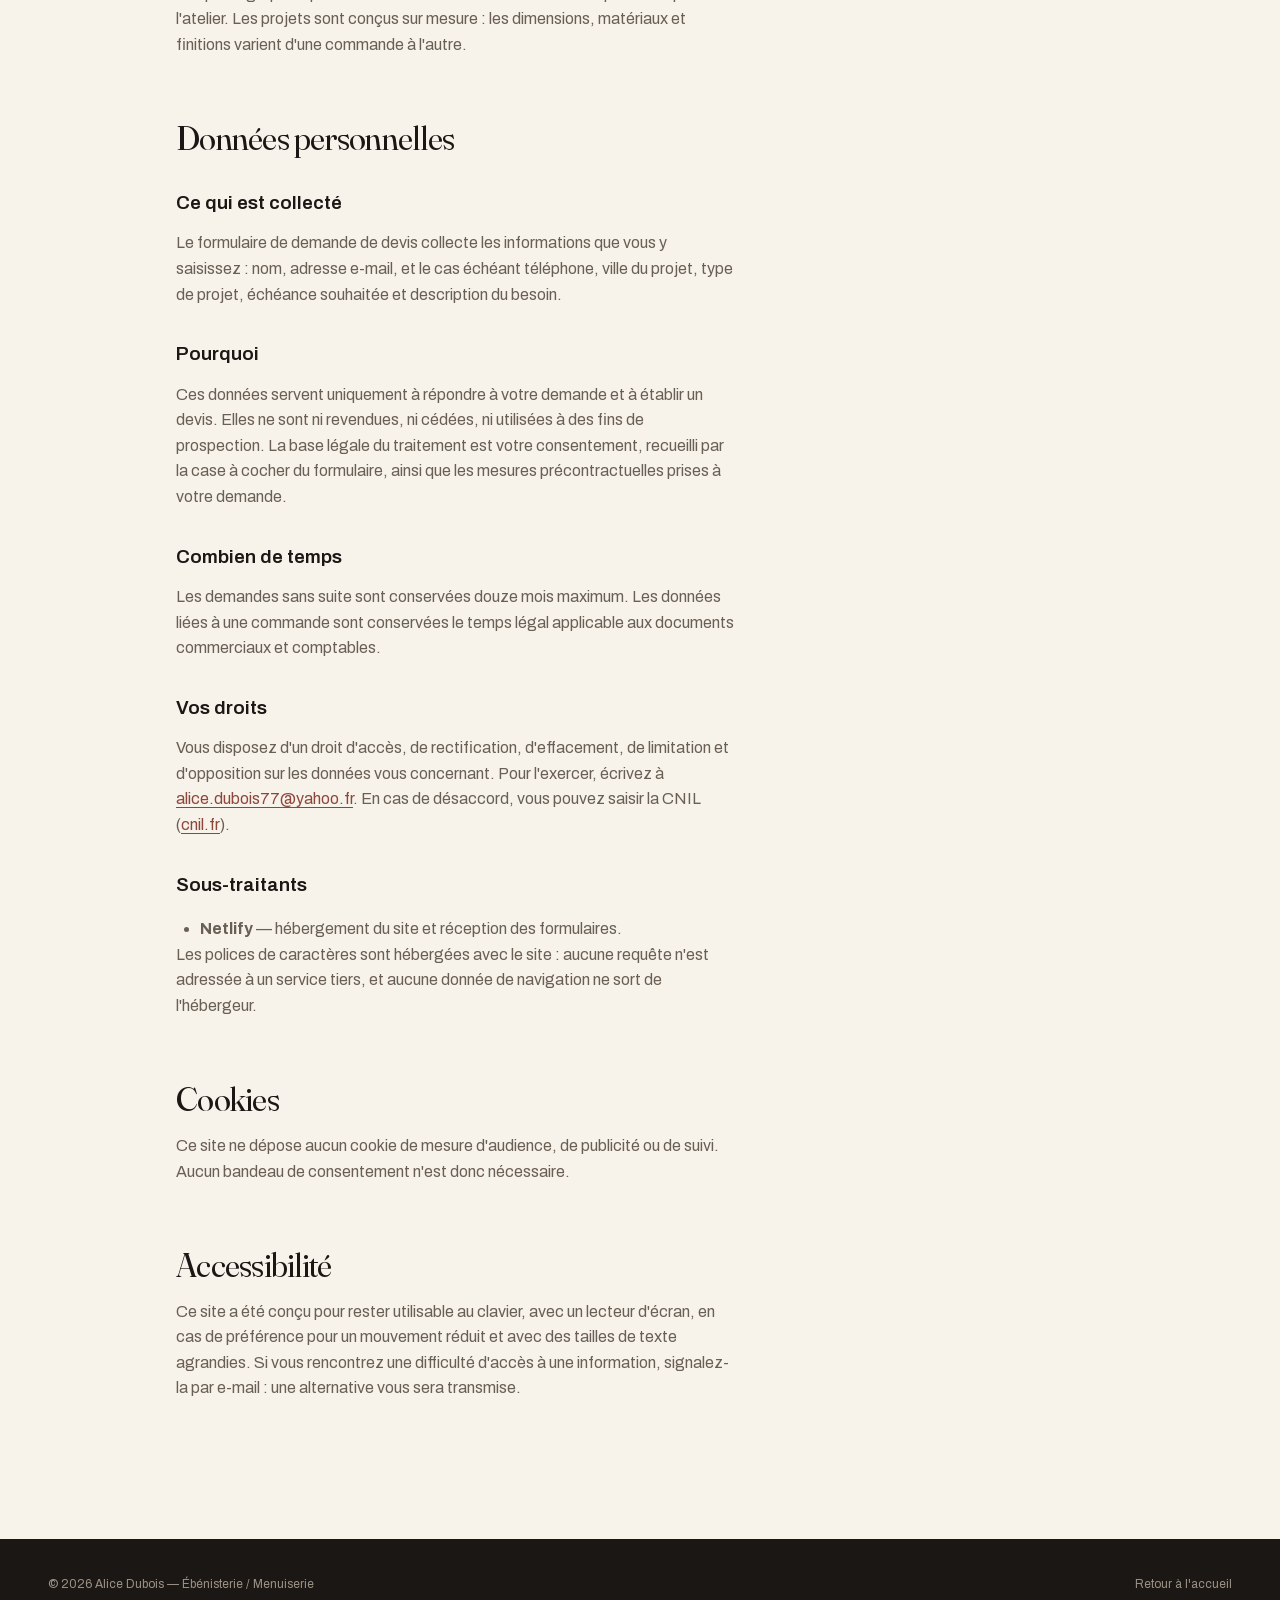
==== commit dd21ec8f: "Rend visible l'implantation à Pantin et la couverture nationale L'information manquait entièrement :" ====
--- a/mentions-legales.html
+++ b/mentions-legales.html
@@ -54,7 +54,7 @@
   <dl>
     <div><dt>Raison sociale</dt><dd>Alice Dubois — Ébénisterie / Menuiserie</dd></div>
     <div><dt>Responsable de la publication</dt><dd>Alice Dubois</dd></div>
-    <div><dt>Adresse</dt><dd><span class="attente">À fournir</span><span class="attente__note">Adresse de l'atelier</span></dd></div>
+    <div><dt>Adresse</dt><dd>Atelier à Pantin (93500), Seine-Saint-Denis<br><span class="attente" style="margin-top:.4em">À fournir</span><span class="attente__note">Numéro et rue</span></dd></div>
     <div><dt>Téléphone</dt><dd><a href="tel:+33610420678">06 10 42 06 78</a></dd></div>
     <div><dt>E-mail</dt><dd><a href="mailto:alice.dubois77@yahoo.fr">alice.dubois77@yahoo.fr</a></dd></div>
     <div><dt>Forme juridique</dt><dd><span class="attente">À fournir</span><span class="attente__note">Micro-entreprise, EI, EURL…</span></dd></div>
--- a/assets/styles.css
+++ b/assets/styles.css
@@ -139,6 +139,7 @@
   -webkit-font-smoothing: antialiased;
   text-rendering: optimizeLegibility;
   overflow-x: hidden;
+  touch-action: manipulation;   /* supprime le délai de 300 ms au tap */
 }
 
 img, picture, svg, video { display: block; max-width: 100%; }
@@ -160,7 +161,13 @@
 /* --------------------------------------------------------------------------
    3. Utilitaires
    -------------------------------------------------------------------------- */
-.wrap { width: 100%; max-width: var(--maxw); margin-inline: auto; padding-inline: var(--gutter); }
+/* viewport-fit=cover fait passer le contenu sous l'encoche : en paysage sur
+   un téléphone encoché, les marges latérales doivent la contourner. */
+.wrap {
+  width: 100%; max-width: var(--maxw); margin-inline: auto;
+  padding-left: max(var(--gutter), env(safe-area-inset-left));
+  padding-right: max(var(--gutter), env(safe-area-inset-right));
+}
 .wrap--narrow { max-width: 64rem; }
 
 .sr-only {
@@ -185,11 +192,17 @@
   letter-spacing: .18em;
   text-transform: uppercase;
   color: var(--fg-muted);
-  display: inline-flex; align-items: center; gap: var(--sp-3);
+  /* bloc, et non inline-flex : un flex n'aurait pas laissé le texte
+     revenir à la ligne, ce qui débordait sur les petits écrans */
+  display: block;
 }
 .label::before {
-  content: ""; width: 1.75rem; height: 1px;
-  background: currentColor; opacity: .5; flex: none;
+  content: "";
+  display: inline-block;
+  width: 1.75rem; height: 1px;
+  margin-right: var(--sp-3);
+  vertical-align: middle;
+  background: currentColor; opacity: .5;
 }
 .label--plain::before { display: none; }
 
@@ -229,7 +242,9 @@
   position: fixed; inset: 0;
   z-index: 2;
   pointer-events: none;
-  opacity: .055;
+  /* 0.055 était imperceptible ; 0.09 se sent sans se remarquer.
+     Vérifié : la marge de contraste la plus juste reste au-dessus de 4,5:1. */
+  opacity: .09;
   background-image: url("data:image/svg+xml,%3Csvg xmlns='http://www.w3.org/2000/svg' width='160' height='160'%3E%3Cfilter id='g'%3E%3CfeTurbulence type='fractalNoise' baseFrequency='0.8' numOctaves='3' stitchTiles='stitch'/%3E%3CfeColorMatrix type='saturate' values='0'/%3E%3C/filter%3E%3Crect width='160' height='160' filter='url(%23g)'/%3E%3C/svg%3E");
   background-repeat: repeat;
 }
@@ -340,6 +355,7 @@
 .logo {
   display: inline-flex; align-items: center;
   line-height: 0;
+  min-height: 44px;              /* le lien du logo reste facile à viser */
 }
 .logo__mark {
   width: var(--logo-w, 8.5rem);
@@ -360,7 +376,8 @@
 .header {
   position: fixed; inset: 0 0 auto 0;
   z-index: var(--z-header);
-  padding-block: var(--sp-5);
+  padding-top: max(var(--sp-5), env(safe-area-inset-top));
+  padding-bottom: var(--sp-5);
   color: var(--paper);
   transition: background-color var(--dur) var(--ease),
               padding var(--dur) var(--ease),
@@ -375,11 +392,12 @@
   pointer-events: none;
 }
 .header.is-stuck {
+  padding-top: max(var(--sp-3), env(safe-area-inset-top));
+  padding-bottom: var(--sp-3);
   background: rgba(247, 243, 235, .92);
   -webkit-backdrop-filter: saturate(180%) blur(14px);
           backdrop-filter: saturate(180%) blur(14px);
   color: var(--ink);
-  padding-block: var(--sp-3);
   box-shadow: 0 1px 0 var(--line);
 }
 .header.is-stuck::before { opacity: 0; }
@@ -486,21 +504,24 @@
    7. Média — cadre image avec fond de chargement
    -------------------------------------------------------------------------- */
 .media {
+  /* Ce sont des <span> : sans display explicite ils restent inline, et
+     aspect-ratio y est ignoré tandis que clip-path s'y applique mal.
+     Toute la mise en page des cadres photo repose sur cette ligne. */
+  display: block;
   position: relative; overflow: hidden;
   background: var(--ph, var(--kraft));
   border-radius: var(--r-md);
   aspect-ratio: var(--ar, auto);
 }
-.media > img {
+.media picture { display: contents; }
+.media img {
   width: 100%; height: 100%; object-fit: cover;
   opacity: 0;
   transition: opacity .7s var(--ease-out);
 }
-.media > img.is-loaded { opacity: 1; }
+.media img.is-loaded { opacity: 1; }
 .media--fill { position: absolute; inset: 0; border-radius: 0; }
 
-/* Effet de parallaxe très léger (désactivé si mouvement réduit) */
-.media--parallax > img { will-change: transform; }
 
 /* --------------------------------------------------------------------------
    8. Hero
@@ -516,7 +537,26 @@
   isolation: isolate;
 }
 .hero__bg { position: absolute; inset: 0; z-index: -2; background: var(--ink); }
+/* <picture> forme une boîte : sans hauteur explicite, le height:100% de
+   l'image se calculait sur elle et non sur le hero, laissant le bas nu. */
+.hero__bg picture { display: block; width: 100%; height: 100%; }
 .hero__bg img { width: 100%; height: 100%; object-fit: cover; object-position: 60% 50%; }
+/* En portrait, une photo en paysage recadrée plein écran ne montre qu'une
+   bande verticale : la table n'était plus reconnaissable. Elle occupe donc
+   le haut du hero, à un cadrage qui laisse voir le plateau et le piètement,
+   puis se fond dans le fond sombre où se pose le texte. */
+@media (max-width: 47.99rem) {
+  .hero { background: var(--ink); }
+  .hero__bg { inset: 0 0 auto 0; height: 46%; }
+  .hero__bg img { object-position: 50% 56%; }
+  .hero__scrim {
+    background: linear-gradient(to bottom,
+      rgba(20,17,14,.55) 0%,
+      rgba(20,17,14,.10) 22%,
+      rgba(20,17,14,.45) 36%,
+      var(--ink) 46%);
+  }
+}
 .hero__scrim {
   position: absolute; inset: 0; z-index: -1;
   background:
@@ -531,8 +571,11 @@
 }
 .hero__label { color: var(--camel-light); margin-bottom: var(--sp-5); }
 .hero__title {
-  /* borné par la hauteur d'écran : l'appel à l'action reste toujours visible */
-  font-size: min(var(--t-5xl), 12svh);
+  /* borné par la hauteur d'écran (l'appel à l'action reste visible) ET par la
+     largeur. 12vw vient d'une mesure : la ligne la plus large, « épousent vos
+     murs, », occupe 6,98 px par pixel de corps ; à 12vw elle garde toujours
+     au moins 4 % de marge dans la gouttière. */
+  font-size: min(var(--t-5xl), 12svh, 12vw);
   max-width: 16ch;
   margin-bottom: var(--sp-5);
 }
@@ -555,6 +598,22 @@
 }
 .hero .btn--ghost { --btn-fg: var(--paper); --btn-bd: rgba(247,243,235,.5); }
 .hero .btn--ghost:hover { --btn-bg: var(--paper); --btn-fg: var(--ink); --btn-bd: var(--paper); }
+
+/* Téléphone en paysage : 390 px de haut, dont un quart pris par l'en-tête.
+   On resserre le hero pour que le bouton reste visible sans défiler, et on
+   masque le bandeau de repères, qui n'est qu'un complément. */
+@media (orientation: landscape) and (max-height: 32rem) {
+  .header { padding-top: max(var(--sp-3), env(safe-area-inset-top)); padding-bottom: var(--sp-3); }
+  .hero__inner {
+    padding-bottom: max(var(--sp-5), env(safe-area-inset-bottom));
+    padding-top: 5rem;
+  }
+  .hero__label { margin-bottom: var(--sp-3); }
+  .hero__title { font-size: min(var(--t-3xl), 9.5vw); margin-bottom: var(--sp-3); }
+  .hero__text { font-size: var(--t-sm); max-width: 52ch; }
+  .hero__actions { margin-top: var(--sp-4); }
+  .hero__meta { display: none; }
+}
 
 /* Bandeau de repères sous le hero */
 .hero__meta {
@@ -620,10 +679,10 @@
   transition: clip-path 1.15s var(--ease-out);
   transition-delay: calc(var(--d, 0) * 80ms);
 }
-.js [data-reveal="media"] > img,
 .js [data-reveal="media"] img { transform: scale(1.05); }
-.js [data-reveal="media"].is-in { clip-path: inset(0 0 0 0); }
-.js [data-reveal="media"].is-in > img,
+/* zone de clip élargie une fois révélé, sinon elle rognerait le filet
+   du survol qui se dessine en dehors du cadre */
+.js [data-reveal="media"].is-in { clip-path: inset(-1.75rem); }
 .js [data-reveal="media"].is-in img {
   transform: none;
   transition: transform 1.4s var(--ease-out), opacity .7s var(--ease-out);
@@ -666,8 +725,9 @@
   background: var(--surface);
 }
 .signature__img {
-  width: clamp(5.5rem, 4rem + 6vw, 8.5rem);
-  aspect-ratio: 1;
+  width: clamp(6.5rem, 5rem + 6vw, 10rem);
+  /* ratio naturel de la photo : le mot « DUBOIS » gravé reste entier */
+  aspect-ratio: 1206 / 954;
   border-radius: var(--r-md);
   --ph: #C78E4E;
 }
@@ -681,6 +741,24 @@
 .filters {
   display: flex; flex-wrap: wrap; gap: var(--sp-2);
   margin-bottom: clamp(2rem, 1.4rem + 2vw, 3rem);
+}
+/* Sur petit écran les six filtres occupaient trois lignes, soit 149 px de
+   hauteur avant la première photo. Ils défilent maintenant sur une seule
+   ligne, en débordant volontairement jusqu'aux bords pour signaler le geste. */
+@media (max-width: 47.99rem) {
+  .filters {
+    flex-wrap: nowrap;
+    overflow-x: auto;
+    scrollbar-width: none;
+    -webkit-overflow-scrolling: touch;
+    scroll-snap-type: x proximity;
+    margin-left: calc(var(--gutter) * -1);
+    margin-right: calc(var(--gutter) * -1);
+    padding-inline: var(--gutter);
+    padding-bottom: 2px;
+  }
+  .filters::-webkit-scrollbar { display: none; }
+  .filter { flex: none; scroll-snap-align: start; }
 }
 .filter {
   min-height: 2.75rem;
@@ -699,37 +777,66 @@
 }
 .filter__n { font-family: var(--font-mono); font-size: 10px; opacity: .65; margin-left: .4em; }
 
+/* Les réalisations sont posées en mosaïque : chaque carte rejoint la colonne
+   la plus courte, ce qui évite le vide sous une photo en paysage comme le
+   vide en fin de colonne. Le calcul est fait en JavaScript, car l'équilibrage
+   natif de CSS columns diffère d'un navigateur à l'autre — Safari laissait
+   une colonne bien plus courte que Chrome. La règle columns ci-dessous reste
+   le repli si le JavaScript ne s'exécute pas. */
 .works {
-  display: grid;
-  gap: clamp(1.5rem, .9rem + 2.4vw, 2.75rem);
-  grid-template-columns: 1fr;
-  align-items: start;
-}
-@media (min-width: 40rem) { .works { grid-template-columns: repeat(2, minmax(0, 1fr)); } }
-@media (min-width: 75rem) { .works { grid-template-columns: repeat(3, minmax(0, 1fr)); } }
-@media (min-width: 75rem) { .work--feature { grid-column: span 2; } }
+  --works-gap: clamp(1.5rem, .9rem + 2.4vw, 2.75rem);
+  columns: 1;
+  column-gap: var(--works-gap);
+}
+@media (min-width: 40rem) { .works { columns: 2; } }
+@media (min-width: 75rem) { .works { columns: 3; } }
+
+.work {
+  break-inside: avoid;
+  -webkit-column-break-inside: avoid;
+  margin-bottom: var(--works-gap);
+}
+
+/* Mosaïque pilotée : les cartes sont positionnées une à une */
+.works.is-mosaique { columns: auto; position: relative; }
+.works.is-mosaique .work { position: absolute; margin-bottom: 0; }
 
 .work.is-hidden { display: none; }
 .js .work { transition: opacity .4s var(--ease), transform .4s var(--ease); }
 .js .work.is-filtering { opacity: 0; transform: scale(.985); }
 
+.works__empty { column-span: all; }
+
 .work__btn {
   display: block; width: 100%; text-align: left; cursor: pointer;
   border-radius: var(--r-md);
 }
+
+/* Le filet du survol est tracé par outline : contrairement à un pseudo-élément,
+   il se dessine EN DEHORS du cadre et n'est pas rogné par l'overflow de la
+   photo. Il part large et vient se resserrer autour de l'image. */
 .work__media {
   aspect-ratio: var(--ar, 4 / 5);
   margin-bottom: var(--sp-4);
-}
-.work__media > img { transition: transform .8s var(--ease-out), opacity .7s var(--ease-out); }
-.work__btn:hover .work__media > img.is-loaded { transform: scale(1.04); }
-
-.work__media::after {
-  content: ""; position: absolute; inset: 0;
-  background: linear-gradient(to top, rgba(27,23,20,.34), rgba(27,23,20,0) 45%);
-  opacity: 0; transition: opacity var(--dur) var(--ease);
-}
-.work__btn:hover .work__media::after { opacity: 1; }
+  outline: 1.5px solid transparent;
+  outline-offset: 1rem;
+  transition: outline-color .45s var(--ease-out), outline-offset .55s var(--ease-out);
+}
+.work__btn:hover .work__media,
+.work__btn:focus-visible .work__media {
+  outline-color: var(--accent);
+  outline-offset: 0.5rem;
+}
+.work__media img { transition: transform .8s var(--ease-out), opacity .7s var(--ease-out); }
+.work__btn:hover .work__media img.is-loaded { transform: scale(1.04); }
+
+/* Sans survol possible, le doigt doit obtenir une réponse immédiate :
+   le filet et le zoom apparaissent à l'appui. */
+@media (hover: none) {
+  .work__btn:active .work__media { outline-color: var(--accent); outline-offset: 0.5rem; }
+  .work__btn:active .work__media img.is-loaded { transform: scale(1.03); }
+  .work__btn:active .work__media { transition-duration: .12s; }
+}
 
 .work__cat {
   font-family: var(--font-mono); font-size: var(--t-xs);
@@ -750,23 +857,6 @@
   padding: var(--sp-8) 0;
   text-align: center; color: var(--fg-muted);
 }
-
-/* Curseur personnalisé « Voir » (pointeur fin uniquement) */
-.cursor {
-  position: fixed; top: 0; left: 0; z-index: 90;
-  width: 5.25rem; height: 5.25rem;
-  border-radius: 999px;
-  background: var(--terracotta); color: #fff;
-  display: none; place-items: center;
-  font-family: var(--font-mono); font-size: 10px;
-  letter-spacing: .16em; text-transform: uppercase;
-  pointer-events: none;
-  transform: translate(-50%, -50%) scale(.2);
-  opacity: 0;
-  transition: opacity .25s var(--ease), transform .35s var(--ease-out);
-}
-@media (hover: hover) and (pointer: fine) { .cursor { display: grid; } }
-.cursor.is-on { opacity: 1; transform: translate(-50%, -50%) scale(1); }
 
 /* --------------------------------------------------------------------------
    12. Visionneuse (modale projet)
@@ -841,44 +931,41 @@
 
 /* --------------------------------------------------------------------------
    13. Savoir-faire (étapes)
-   -------------------------------------------------------------------------- */
-.process__grid { display: grid; gap: clamp(2.5rem, 1.5rem + 4vw, 4.5rem); }
-@media (min-width: 62rem) {
-  .process__grid { grid-template-columns: minmax(0, 1fr) minmax(0, 1.05fr); align-items: start; }
-}
-.process__sticky { position: static; }
-@media (min-width: 62rem) {
-  .process__sticky { position: sticky; top: 7.5rem; }
-}
-.process__media { aspect-ratio: 4 / 5; border-radius: var(--r-lg); }
-.process__media img { position: absolute; inset: 0; }
-.process__media img[data-step] { opacity: 0; transition: opacity .6s var(--ease-out); }
-.process__media img[data-step].is-active { opacity: 1; }
-
+   Une rangée par étape, photo comprise : la page défile normalement,
+   rien n'est épinglé, aucune image ne change sous le pointeur.
+   -------------------------------------------------------------------------- */
 .steps { display: grid; }
 .step {
   display: grid;
-  grid-template-columns: auto 1fr;
-  gap: var(--sp-4) var(--sp-5);
-  padding-block: clamp(1.5rem, 1rem + 2vw, 2.5rem);
+  gap: var(--sp-5) clamp(2rem, 1rem + 3vw, 4rem);
+  padding-block: clamp(2rem, 1.4rem + 2.5vw, 3.5rem);
   border-top: 1px solid var(--line);
-  transition: opacity var(--dur) var(--ease);
+  align-items: center;
 }
 .step:last-child { border-bottom: 1px solid var(--line); }
-@media (min-width: 62rem) { .step { opacity: .42; } .step.is-active { opacity: 1; } }
+@media (min-width: 48rem) {
+  .step { grid-template-columns: minmax(0, 2fr) minmax(0, 3fr); }
+}
+.step__media {
+  aspect-ratio: var(--ar, 4 / 5);
+  border-radius: var(--r-lg);
+  width: 100%;
+  max-width: 26rem;
+}
+@media (max-width: 47.99rem) { .step__media { max-width: 20rem; } }
 .step__n {
+  display: block;
   font-family: var(--font-mono); font-size: var(--t-xs);
   letter-spacing: .1em;
   color: var(--accent);
-  padding-top: .45em;
-}
-.step__title { font-size: var(--t-xl); margin-bottom: var(--sp-3); }
-.step__text { color: var(--fg-muted); font-size: var(--t-base); max-width: 46ch; }
+  margin-bottom: var(--sp-3);
+}
+.step__title { font-size: var(--t-2xl); line-height: 1.12; margin-bottom: var(--sp-4); }
+.step__text { color: var(--fg-muted); font-size: var(--t-base); max-width: 52ch; }
 .step__tags {
   display: flex; flex-wrap: wrap; gap: var(--sp-2);
-  margin-top: var(--sp-4); grid-column: 1 / -1;
-}
-@media (min-width: 30rem) { .step__tags { grid-column: 2; } }
+  margin-top: var(--sp-5);
+}
 .tag {
   font-family: var(--font-mono); font-size: 10px;
   letter-spacing: .1em; text-transform: uppercase;
@@ -962,24 +1049,88 @@
   display: grid; gap: var(--sp-5);
   grid-template-columns: repeat(auto-fit, minmax(min(100%, 16rem), 1fr));
 }
-.objet .media { aspect-ratio: 1; margin-bottom: var(--sp-4); }
+/* 5/4 plutôt que carré : la photo de la gravure « DUBOIS » (ratio 1,26)
+   n'est presque plus rognée et le mot reste lisible en entier */
+.objet .media { aspect-ratio: 5 / 4; margin-bottom: var(--sp-4); }
 .objet h3 { font-size: var(--t-lg); font-weight: 600; margin-bottom: var(--sp-2); }
 .objet p { font-size: var(--t-sm); color: var(--fg-muted); }
 
 /* --------------------------------------------------------------------------
    17. Devis — formulaire
    -------------------------------------------------------------------------- */
-.devis__grid { display: grid; gap: clamp(2.5rem, 1.5rem + 4vw, 5rem); align-items: start; }
+.devis__grid { display: grid; gap: clamp(2.5rem, 1.5rem + 4vw, 4.5rem); align-items: start; }
 @media (min-width: 62rem) {
-  .devis__grid { grid-template-columns: minmax(0, .85fr) minmax(0, 1.15fr); }
-}
-.devis__aside > * + * { margin-top: var(--sp-6); }
-.devis__list { display: grid; gap: var(--sp-4); }
-.devis__list li {
+  .devis__grid { grid-template-columns: minmax(0, .8fr) minmax(0, 1.2fr); }
+  /* la colonne de gauche suit la lecture du formulaire : le contact reste
+     sous les yeux, et le bas de section ne se creuse pas */
+  .devis__aside { position: sticky; top: 7.5rem; }
+}
+
+.devis__etapes { display: grid; gap: var(--sp-5); }
+.devis__etapes li {
   display: grid; grid-template-columns: auto 1fr; gap: var(--sp-4);
+  padding-bottom: var(--sp-5);
+  border-bottom: 1px solid var(--line);
+}
+.devis__etapes li:last-child { border-bottom: 0; padding-bottom: 0; }
+.devis__num {
+  font-family: var(--font-mono); font-size: var(--t-xs);
+  letter-spacing: .1em; color: var(--accent);
+  padding-top: .3em;
+}
+.devis__etapes h3 {
+  font-family: var(--font-display);
+  font-variation-settings: "SOFT" 20, "WONK" 1;
+  font-size: var(--t-lg); line-height: 1.25;
+  margin-bottom: var(--sp-2);
+}
+.devis__etapes p { font-size: var(--t-sm); color: var(--fg-muted); max-width: 40ch; }
+
+/* Bloc de contact direct : une alternative visible au formulaire */
+.devis__contact {
+  margin-top: var(--sp-7);
+  padding: var(--sp-5);
+  background: var(--surface);
+  border: 1px solid var(--line);
+  border-radius: var(--r-lg);
+  display: grid; gap: var(--sp-3);
+}
+.devis__contact .label { margin-bottom: var(--sp-1); }
+.devis__zone {
   font-size: var(--t-sm); color: var(--fg-muted);
-}
-.devis__list svg { width: 1.25rem; height: 1.25rem; color: var(--camel); margin-top: .15em; }
+  padding-bottom: var(--sp-3);
+  border-bottom: 1px solid var(--line);
+  margin-bottom: var(--sp-1);
+}
+.devis__zone strong { color: var(--fg); font-weight: 600; }
+.devis__tel, .devis__mail {
+  display: inline-flex; align-items: center; gap: var(--sp-3);
+  width: fit-content;
+  min-height: 44px;              /* zone tactile confortable */
+  transition: color var(--dur) var(--ease);
+}
+.devis__tel svg, .devis__mail svg { width: 1.125rem; height: 1.125rem; color: var(--camel); flex: none; }
+.devis__tel span {
+  font-family: var(--font-display);
+  font-variation-settings: "SOFT" 20, "WONK" 1;
+  font-size: var(--t-xl);
+}
+.devis__mail span {
+  font-size: var(--t-sm); color: var(--fg-muted);
+  overflow-wrap: anywhere;
+}
+.devis__tel:hover, .devis__mail:hover { color: var(--accent); }
+.devis__tel:hover span, .devis__mail:hover span { text-decoration: underline; text-underline-offset: 3px; }
+
+/* Le formulaire est posé sur une surface : il se détache du fond et
+   équilibre visuellement la colonne de gauche. */
+.form--carte {
+  background: var(--surface);
+  border: 1px solid var(--line);
+  border-radius: var(--r-lg);
+  padding: clamp(1.5rem, 1rem + 2vw, 2.5rem);
+}
+.form--carte .field__control { background: var(--bg); }
 
 .form { display: grid; gap: var(--sp-5); }
 .form__row { display: grid; gap: var(--sp-5); }
@@ -1029,6 +1180,10 @@
 .check input {
   width: 1.25rem; height: 1.25rem; margin-top: .15rem;
   accent-color: var(--terracotta); flex: none; cursor: pointer;
+  /* le carré reste discret, la zone de tap fait 44 px */
+  outline-offset: 2px;
+  padding: 11px; margin-inline: -11px; margin-block: -11px calc(.15rem - 11px);
+  background-clip: content-box;
 }
 .check label { font-size: var(--t-sm); color: var(--fg-muted); cursor: pointer; }
 .check a { color: var(--fg); text-decoration: underline; text-underline-offset: 2px; }
@@ -1122,8 +1277,12 @@
 .footer__brand p { color: #B3A79A; font-size: var(--t-sm); max-width: 34ch; margin-top: var(--sp-5); }
 .footer__cols h3 { font-size: var(--t-xs); font-family: var(--font-mono);
   letter-spacing: .18em; text-transform: uppercase; color: var(--camel); margin-bottom: var(--sp-4); font-weight: 500; }
-.footer__list { display: grid; gap: var(--sp-3); font-size: var(--t-sm); }
-.footer__list a { color: #D9D0C4; transition: color var(--dur) var(--ease); }
+.footer__list { display: grid; gap: var(--sp-1); font-size: var(--t-sm); }
+/* liens de navigation isolés : zone tactile portée à 44 px de haut */
+.footer__list a {
+  color: #D9D0C4; transition: color var(--dur) var(--ease);
+  display: inline-flex; align-items: center; min-height: 44px;
+}
 .footer__list a:hover { color: var(--camel-light); }
 .footer__list address { font-style: normal; color: #B3A79A; }
 
@@ -1137,6 +1296,7 @@
 }
 .footer__bottom a:hover { color: var(--camel-light); }
 .footer__legal { display: flex; flex-wrap: wrap; gap: var(--sp-5); }
+.footer__legal a { display: inline-flex; align-items: center; min-height: 44px; }
 
 /* --------------------------------------------------------------------------
    20. Mouvement réduit
@@ -1154,13 +1314,11 @@
   .js .hero .reveal-line > span { transform: none !important; }
   .js .hero__fade { opacity: 1 !important; }
   .menu.is-open .menu__link { opacity: 1; transform: none; animation: none; }
-  .cursor { display: none !important; }
-  .media--parallax > img { transform: none !important; }
 }
 
 /* Impression */
 @media print {
-  .header, .menu, .cursor, .viewer, .footer__veine, .veine { display: none !important; }
+  .header, .menu, .viewer, .footer__veine, .veine { display: none !important; }
   body { background: #fff; color: #000; }
   .section { padding-block: 1.5rem; }
 }
